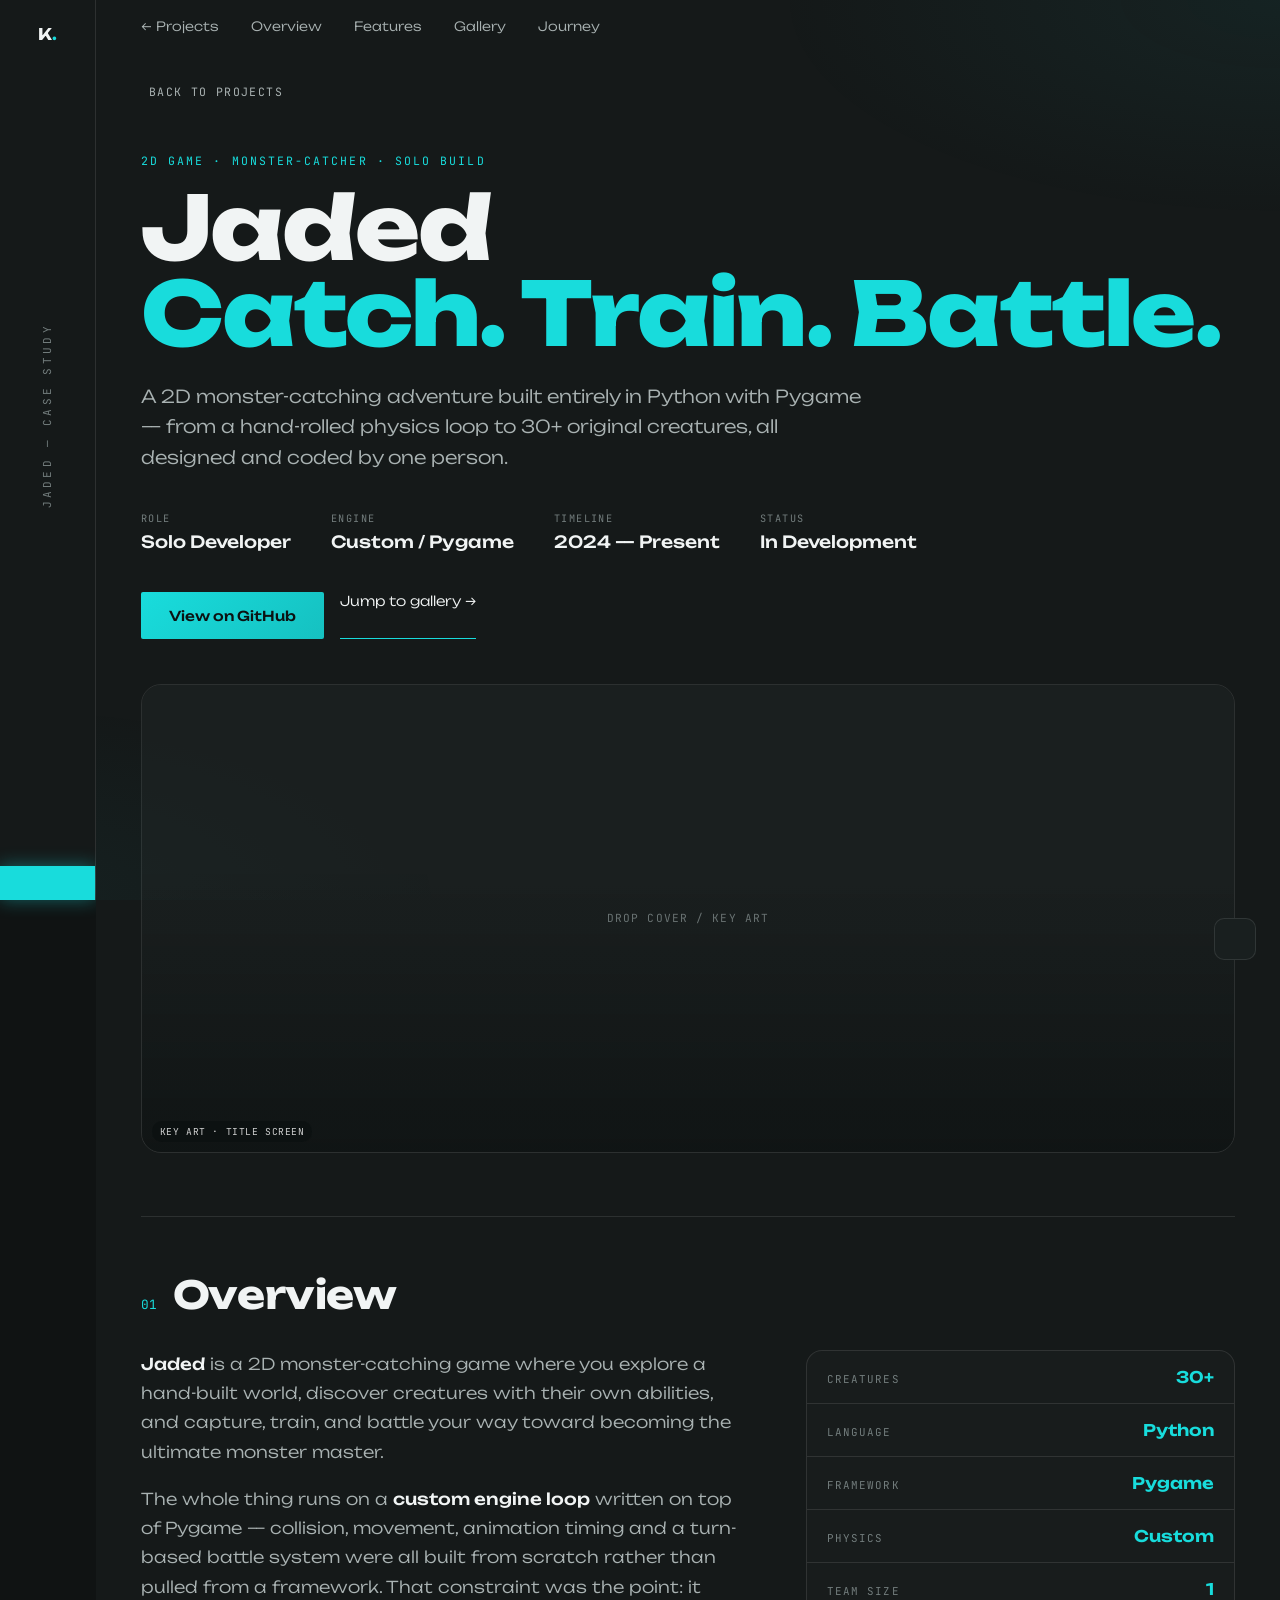
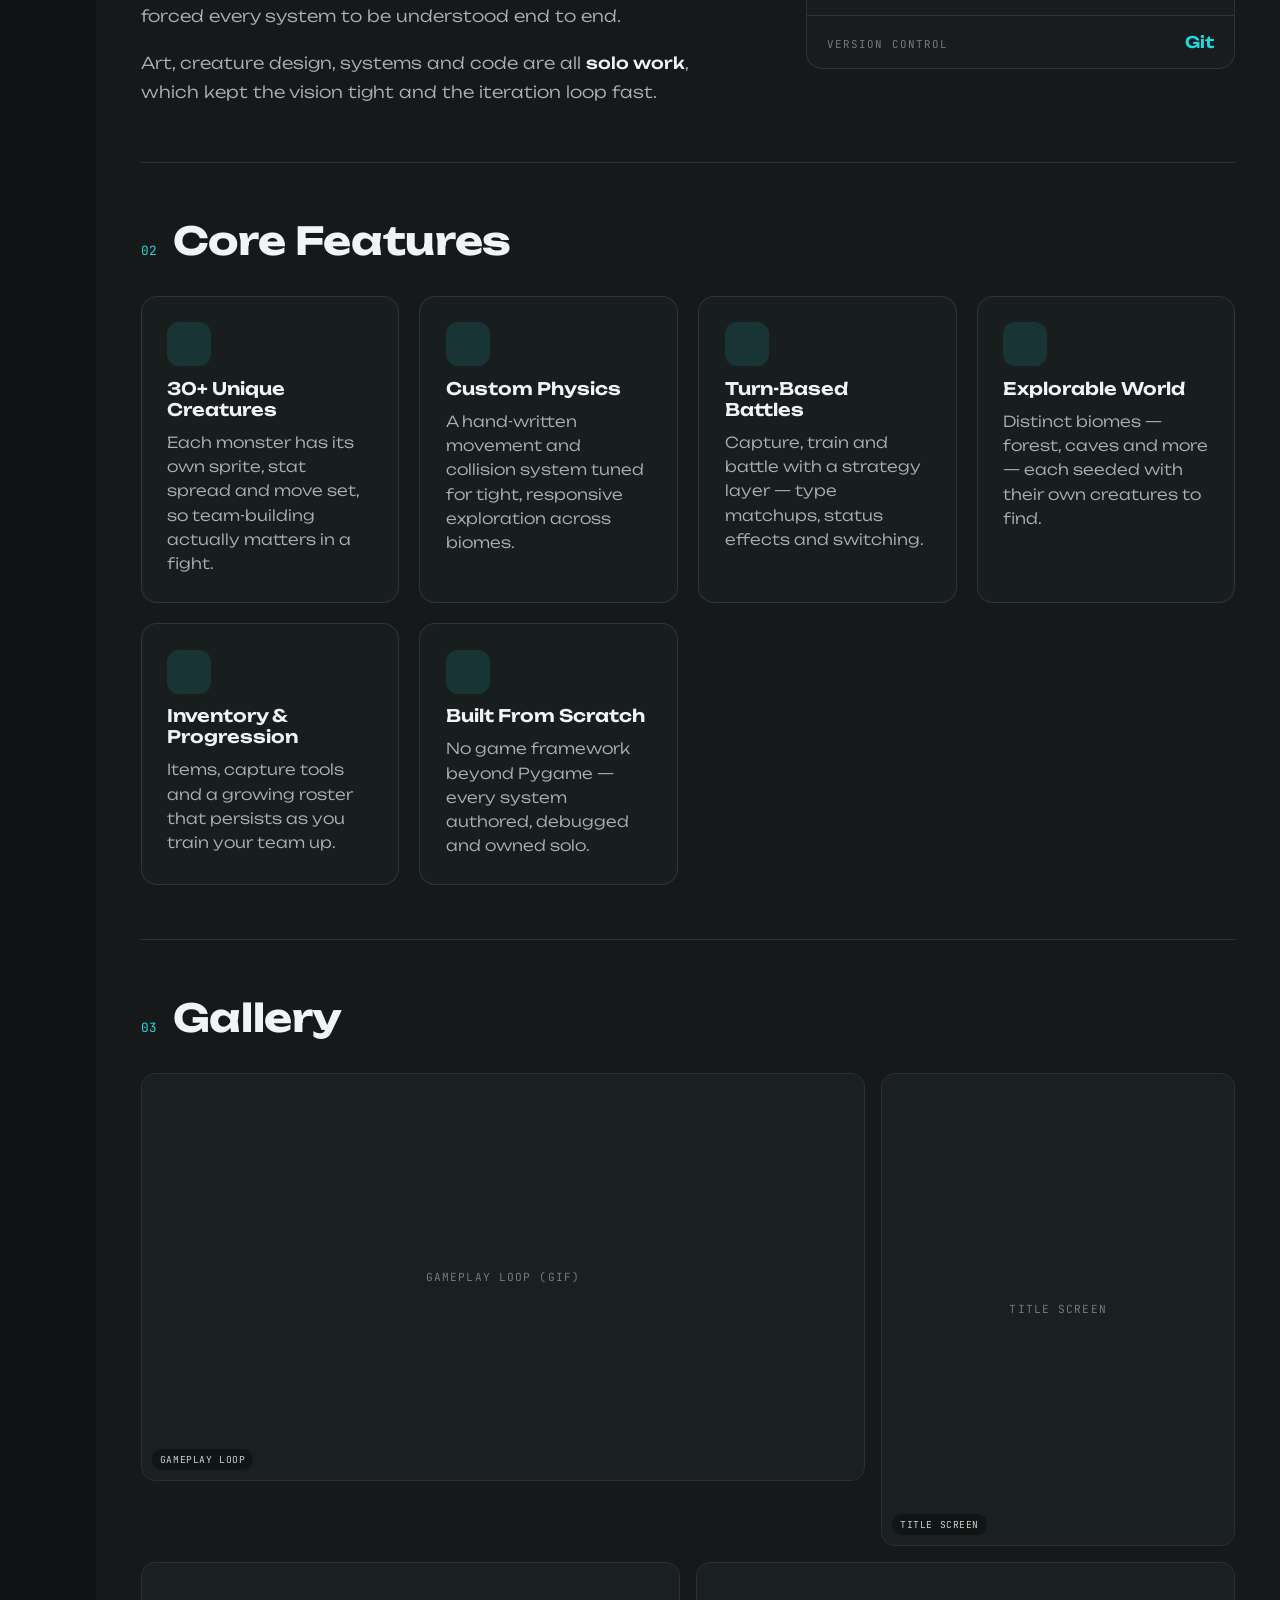
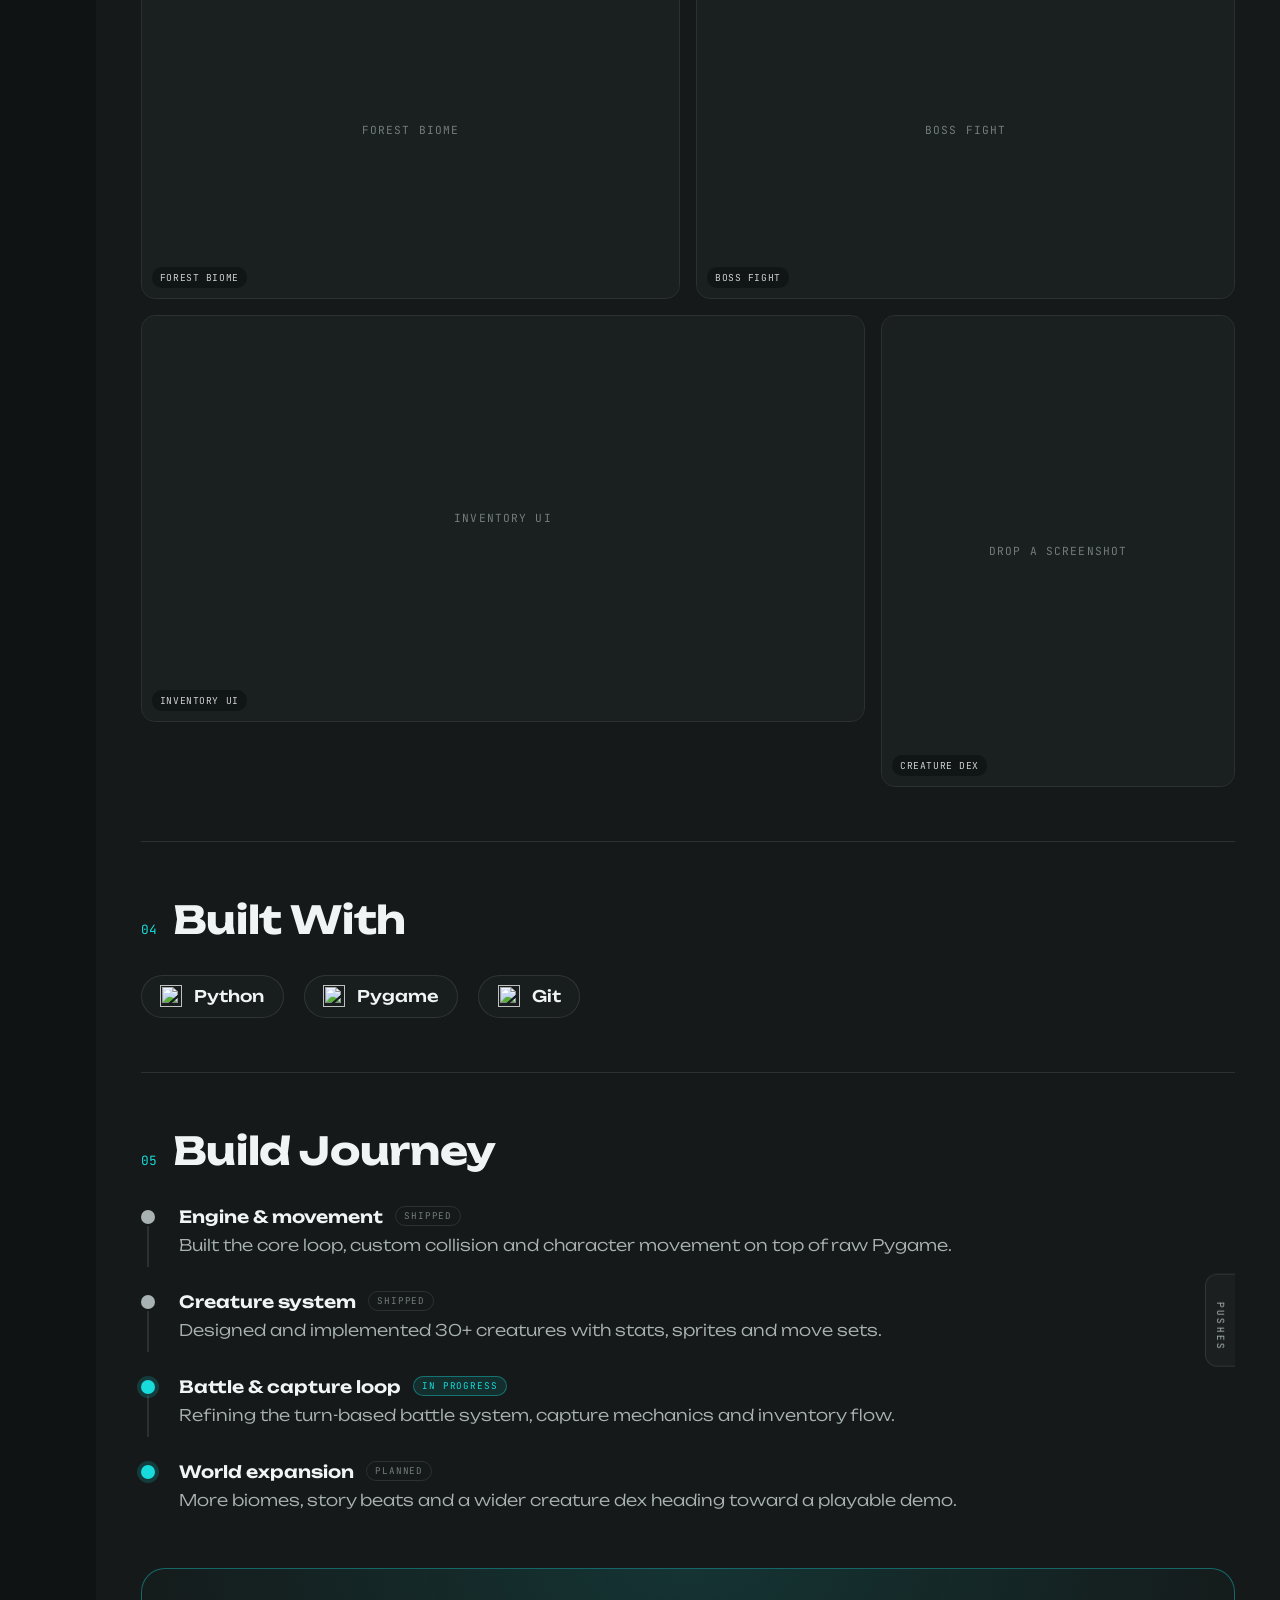
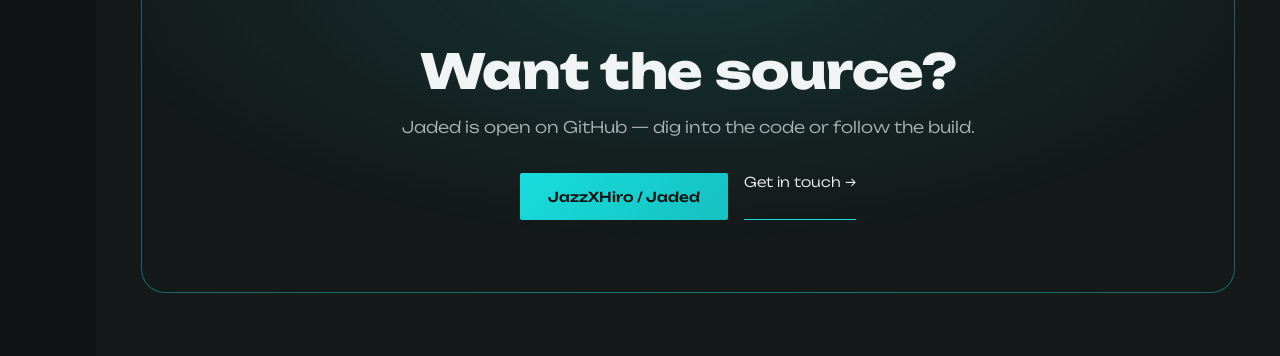
==== project-jaded.html @ 6cb4b712 "major ui overhaul" ====
<!DOCTYPE html>
<html lang="en">
<head>
  <meta charset="UTF-8">
  <meta name="viewport" content="width=device-width, initial-scale=1.0">
  <link rel="stylesheet" href="https://cdn.jsdelivr.net/npm/remixicon@4.6.0/fonts/remixicon.css">
  <link rel="stylesheet" href="css/styles.css">
  <title>Jaded — Case Study | Keerti Vardhan</title>
  <style>
    .pd{ max-width: var(--content-max); margin-inline: auto; padding-inline: var(--gutter); }
    .pd__back{
      display: inline-flex; align-items: center; gap: .5rem;
      font: 400 .72rem var(--mono-font); letter-spacing: .12em; text-transform: uppercase;
      color: var(--muted); margin-top: 1.5rem; transition: color .3s, gap .3s;
    }
    .pd__back:hover{ color: var(--cyan); gap: .8rem; }
    .pd__back i{ font-size: 1rem; }

    /* HERO */
    .pd-hero{ padding-block: clamp(2.5rem, 6vh, 4.5rem) clamp(2rem, 5vh, 3.5rem); position: relative; z-index: 1; }
    .pd-hero__tag{ font: 400 .72rem var(--mono-font); letter-spacing: .18em; color: var(--cyan); text-transform: uppercase; }
    .pd-hero__title{
      font-size: clamp(2.6rem, 7vw, 5.5rem); font-weight: 800; line-height: .98; margin-top: 1rem;
      letter-spacing: -.02em;
    }
    .pd-hero__title em{ color: var(--cyan); font-style: normal; }
    .pd-hero__lead{ color: var(--muted); font-size: clamp(1rem, 1.4vw, 1.18rem); line-height: 1.7; max-width: 46ch; margin-top: 1.5rem; font-weight: 300; }
    .pd-hero__meta{ display: flex; flex-wrap: wrap; gap: 2.5rem; margin-top: 2.5rem; }
    .pd-meta{ display: grid; gap: .35rem; }
    .pd-meta__k{ font: 400 .64rem var(--mono-font); letter-spacing: .14em; color: var(--dim); text-transform: uppercase; }
    .pd-meta__v{ font-size: 1.05rem; font-weight: 500; color: var(--ink); }
    .pd-hero__actions{ display: flex; flex-wrap: wrap; gap: 1rem; margin-top: 2.5rem; }

    /* COVER */
    .pd-cover{ position: relative; aspect-ratio: 21/9; border-radius: 20px; overflow: hidden; border: 1.5px solid var(--line); margin-bottom: clamp(3rem, 7vh, 5rem); }
    .pd-cover__scrim{ position: absolute; inset: 0; pointer-events: none; background: linear-gradient(180deg, transparent 40%, hsla(var(--hue),20%,4%,.55)); z-index: 2; transition: background .45s var(--ease-out); }
    .pd-cover .pd-fill img{ transition: transform .55s var(--ease-out); }
    .pd-cover:hover .pd-fill img{ transform: scale(1.06); }
    .pd-cover:hover .pd-cover__scrim{ background: linear-gradient(180deg, transparent 30%, hsla(var(--hue),20%,4%,.82)); }
    @media (prefers-reduced-motion: reduce){
      .pd-cover:hover .pd-fill img{ transform: none; }
    }

    /* IMAGE FILL + graceful placeholder (stands in for <image-slot>) */
    .pd-fill{ position: absolute; inset: 0; display: grid; place-items: center; background: hsla(var(--hue),8%,14%,.5); }
    .pd-fill::after{
      content: attr(data-ph); position: absolute; inset: 0; z-index: 0;
      display: grid; place-items: center; text-align: center; padding: 1rem;
      font: 400 .7rem var(--mono-font); letter-spacing: .1em; text-transform: uppercase; color: var(--dim);
    }
    .pd-fill img{ position: relative; z-index: 1; width: 100%; height: 100%; object-fit: cover; display: block; }

    /* SECTION shell */
    .pd-sec{ padding-block: clamp(2.5rem, 6vh, 4.5rem); border-top: 1px solid var(--line); }
    .pd-sec:first-of-type{ border-top: none; }

    /* OVERVIEW split */
    .pd-split{ display: grid; grid-template-columns: 1.4fr 1fr; gap: clamp(2rem, 5vw, 4.5rem); align-items: start; }
    .pd-prose p{ color: var(--muted); line-height: 1.8; font-weight: 300; font-size: 1.02rem; }
    .pd-prose p + p{ margin-top: 1.1rem; }
    .pd-prose b{ color: var(--ink); font-weight: 500; }
    .pd-facts{ display: grid; gap: 0; border: 1.5px solid var(--line); border-radius: 16px; overflow: hidden; background: hsla(var(--hue),8%,12%,.5); }
    .pd-fact{ display: flex; justify-content: space-between; align-items: baseline; gap: 1rem; padding: 1rem 1.25rem; border-bottom: 1px solid var(--line); }
    .pd-fact:last-child{ border-bottom: none; }
    .pd-fact__k{ font: 400 .68rem var(--mono-font); letter-spacing: .1em; color: var(--dim); text-transform: uppercase; }
    .pd-fact__v{ font-weight: 600; color: var(--cyan); text-align: right; }

    /* FEATURES */
    .pd-features{ display: grid; grid-template-columns: repeat(auto-fit, minmax(240px, 1fr)); gap: 1.25rem; margin-top: 2rem; }
    .pd-feature{
      background: hsla(var(--hue),8%,12%,.55); border: 1.5px solid var(--line); border-radius: 16px;
      padding: 1.6rem; display: grid; gap: .7rem; align-content: start; transition: border-color .3s, transform .3s, box-shadow .3s;
    }
    .pd-feature:hover{ border-color: var(--cyan-soft); transform: translateY(-4px); box-shadow: 0 14px 40px hsla(var(--hue),80%,48%,.12); }
    .pd-feature__ico{ width: 44px; height: 44px; border-radius: 12px; display: grid; place-items: center; background: hsla(var(--hue),80%,48%,.12); color: var(--cyan); font-size: 1.4rem; }
    .pd-feature__t{ font-size: 1.08rem; font-weight: 600; color: var(--ink); }
    .pd-feature__d{ color: var(--muted); line-height: 1.6; font-weight: 300; font-size: .95rem; }

    /* GALLERY */
    .pd-gallery{ display: grid; grid-template-columns: repeat(6, 1fr); gap: 1rem; margin-top: 2rem; }
    .pd-shot{ position: relative; border-radius: 14px; overflow: hidden; border: 1.5px solid var(--line); }
    .pd-shot--wide{ grid-column: span 4; aspect-ratio: 16/9; }
    .pd-shot--tall{ grid-column: span 2; aspect-ratio: 3/4; }
    .pd-shot--half{ grid-column: span 3; aspect-ratio: 16/10; }
    .pd-shot__cap{ position: absolute; left: 10px; bottom: 10px; z-index: 3; font: 400 .6rem var(--mono-font); letter-spacing: .06em; color: hsla(0,0%,100%,.8); background: hsla(var(--hue),17%,5%,.6); padding: 4px 8px; border-radius: 999px; backdrop-filter: blur(4px); pointer-events: none; }

    /* TECH */
    .pd-tech{ display: flex; flex-wrap: wrap; gap: 1.25rem; margin-top: 2rem; }
    .pd-tech__item{ display: flex; align-items: center; gap: .75rem; background: hsla(var(--hue),8%,12%,.55); border: 1.5px solid var(--line); border-radius: 999px; padding: .6rem 1.15rem; font-weight: 500; }
    .pd-tech__item img{ width: 22px; height: 22px; }

    /* ROADMAP */
    .pd-roadmap{ display: grid; gap: 0; margin-top: 2rem; }
    .pd-step{ display: grid; grid-template-columns: auto 1fr; gap: 1.5rem; padding-bottom: 2rem; position: relative; }
    .pd-step:last-child{ padding-bottom: 0; }
    .pd-step__dot{ position: relative; }
    .pd-step__dot::before{ content: ""; display: block; width: 14px; height: 14px; border-radius: 50%; background: var(--cyan); box-shadow: 0 0 0 4px hsla(var(--hue),80%,48%,.18); margin-top: 4px; }
    .pd-step:not(:last-child) .pd-step__dot::after{ content: ""; position: absolute; left: 6px; top: 20px; bottom: -8px; width: 2px; background: var(--line); }
    .pd-step--done .pd-step__dot::before{ background: var(--muted); box-shadow: none; }
    .pd-step__t{ font-weight: 600; font-size: 1.05rem; display: flex; align-items: center; gap: .75rem; }
    .pd-step__badge{ font: 400 .58rem var(--mono-font); letter-spacing: .1em; text-transform: uppercase; padding: 3px 8px; border-radius: 999px; border: 1px solid var(--line); color: var(--dim); }
    .pd-step--now .pd-step__badge{ color: var(--cyan); border-color: var(--cyan-soft); background: hsla(var(--hue),80%,48%,.1); }
    .pd-step__d{ color: var(--muted); line-height: 1.6; font-weight: 300; margin-top: .4rem; }

    /* CTA band */
    .pd-cta{ text-align: center; padding-block: clamp(3rem, 8vh, 6rem); border-radius: 24px; border: 1.5px solid var(--cyan-soft); background: radial-gradient(80% 120% at 50% 0%, hsla(var(--hue),80%,48%,.14), transparent 70%); margin-bottom: clamp(3rem,7vh,5rem); }
    .pd-cta h2{ font-size: clamp(1.8rem, 4vw, 3rem); font-weight: 800; letter-spacing: -.01em; }
    .pd-cta p{ color: var(--muted); margin-top: 1rem; font-weight: 300; }
    .pd-cta__row{ display: flex; flex-wrap: wrap; gap: 1rem; justify-content: center; margin-top: 2.25rem; }

    /* PUSHES — right-edge slide-out drawer, pinned to the Build Journey section */
    #build{ position: relative; }
    .pd-drawer{ position: absolute; top: 50%; right: 0; transform: translateY(-50%); z-index: 950; display: flex; align-items: center; justify-content: flex-end; pointer-events: auto; }
    .pd-drawer__handle{
      pointer-events: auto; cursor: pointer;
      display: flex; flex-direction: column; align-items: center; gap: .7rem;
      padding: .95rem .5rem; border: 1px solid var(--line); border-right: none;
      border-radius: 12px 0 0 12px; background: hsla(var(--hue),8%,12%,.9); backdrop-filter: blur(8px);
      color: var(--muted);
      transition: color .3s, border-color .3s, background .3s, padding-right .3s, box-shadow .3s;
    }
    .pd-drawer__handle i{ font-size: 1.1rem; color: var(--cyan); }
    .pd-drawer__handle span{ writing-mode: vertical-rl; font: 400 .62rem var(--mono-font); letter-spacing: .22em; text-transform: uppercase; }
    .pd-drawer:hover .pd-drawer__handle,
    .pd-drawer:focus-within .pd-drawer__handle{ color: var(--cyan); border-color: var(--cyan-soft); background: hsla(var(--hue),8%,14%,.95); padding-right: .8rem; box-shadow: 0 6px 24px hsla(var(--hue),80%,48%,.18); }
    .pd-drawer__panel{
      pointer-events: auto;
      position: absolute; right: 0; top: 50%;
      width: min(380px, 84vw); max-height: 82vh; overflow: hidden;
      display: flex; flex-direction: column;
      border: 1.5px solid var(--line); border-right: none; border-radius: 20px 0 0 20px;
      background: hsla(var(--hue),8%,10%,.96); backdrop-filter: blur(14px);
      box-shadow: -24px 0 60px hsla(var(--hue),20%,3%,.5);
      transform: translate(101%, -50%); opacity: 0; visibility: hidden;
      transition: transform .45s var(--ease-out), opacity .35s, visibility .45s;
    }
    .pd-drawer.is-open .pd-drawer__panel{ transform: translate(0, -50%); opacity: 1; visibility: visible; }
    .pd-drawer.is-open .pd-drawer__handle{ opacity: 0; pointer-events: none; }
    .pd-commits{ overflow-y: auto; }
    @media (max-width: 700px){ .pd-drawer{ display: none; } }

    .pd-pushes__bar{ display: flex; align-items: center; gap: .6rem; padding: .85rem 1.15rem; border-bottom: 1px solid var(--line); background: hsla(var(--hue),8%,14%,.7); }
    .pd-pushes__dots{ display: flex; gap: 6px; }
    .pd-pushes__dots i{ width: 11px; height: 11px; border-radius: 50%; display: block; }
    .pd-pushes__repo{ font: 400 .72rem var(--mono-font); letter-spacing: .04em; color: var(--muted); display: flex; align-items: center; gap: .5rem; }
    .pd-pushes__repo i{ font-size: .95rem; color: var(--cyan); }
    .pd-pushes__live{ margin-left: auto; display: inline-flex; align-items: center; gap: .45rem; font: 400 .6rem var(--mono-font); letter-spacing: .12em; text-transform: uppercase; color: var(--dim); }
    .pd-pushes__live::before{ content: ""; width: 7px; height: 7px; border-radius: 50%; background: var(--dim); }
    .pd-pushes__live.is-live{ color: var(--cyan); }
    .pd-pushes__live.is-live::before{ background: var(--cyan); box-shadow: 0 0 0 3px hsla(var(--hue),80%,48%,.2); animation: pdPulse 1.8s ease-in-out infinite; }
    @keyframes pdPulse{ 0%,100%{ opacity: 1; } 50%{ opacity: .35; } }
    .pd-commits{ display: grid; }
    .pd-commit{ display: grid; grid-template-columns: auto 1fr auto; gap: 1rem; align-items: start; padding: 1rem 1.15rem; border-bottom: 1px solid var(--line); transition: background .25s; }
    .pd-commit:last-child{ border-bottom: none; }
    .pd-commit:hover{ background: hsla(var(--hue),80%,48%,.05); }
    .pd-commit__ico{ width: 30px; height: 30px; border-radius: 8px; display: grid; place-items: center; background: hsla(var(--hue),80%,48%,.12); color: var(--cyan); font-size: .95rem; margin-top: 2px; }
    .pd-commit__msg{ font-size: .95rem; font-weight: 400; color: var(--ink); line-height: 1.4; }
    .pd-commit__meta{ margin-top: .3rem; font: 400 .68rem var(--mono-font); color: var(--dim); display: flex; flex-wrap: wrap; gap: .75rem; }
    .pd-commit__meta a{ color: var(--muted); }
    .pd-commit__meta a:hover{ color: var(--cyan); }
    .pd-commit__sha{ font: 400 .7rem var(--mono-font); color: var(--cyan); background: hsla(var(--hue),80%,48%,.1); padding: 3px 8px; border-radius: 6px; white-space: nowrap; align-self: start; margin-top: 2px; }
    .pd-pushes__foot{ padding: .85rem 1.15rem; text-align: center; }
    .pd-pushes__foot a{ font: 400 .72rem var(--mono-font); letter-spacing: .06em; color: var(--muted); }
    .pd-pushes__foot a:hover{ color: var(--cyan); }
    .pd-commit--skel .pd-commit__msg,
    .pd-commit--skel .pd-commit__sha{ color: transparent; background: linear-gradient(90deg, hsla(var(--hue),8%,20%,.5), hsla(var(--hue),8%,28%,.7), hsla(var(--hue),8%,20%,.5)); background-size: 200% 100%; border-radius: 6px; animation: pdShimmer 1.3s linear infinite; }
    .pd-commit--skel .pd-commit__msg{ height: .95rem; width: 70%; }
    @keyframes pdShimmer{ 0%{ background-position: 200% 0; } 100%{ background-position: -200% 0; } }

    .pd-title-row{ display: flex; align-items: baseline; gap: 1rem; }
    .pd-num{ font: 400 .8rem var(--mono-font); color: var(--cyan); }
    .pd-h{ font-size: clamp(1.6rem, 3.5vw, 2.4rem); font-weight: 700; letter-spacing: -.01em; }
    /* Match the main page: a cyan section rule that draws itself out from the
       left as it scrolls into view. */
    .pd-rule{
      flex: 1; height: 1px;
      background: linear-gradient(90deg, var(--cyan-soft), var(--line) 45%, transparent);
      transform-origin: left center;
      transition: transform .8s var(--ease-out);
    }
    .js-reveal .pd-rule{ transform: scaleX(0); }
    .js-reveal .pd-rule.is-visible{ transform: scaleX(1); }
    @media (prefers-reduced-motion: reduce){
      .js-reveal .pd-rule{ transform: none !important; transition: none !important; }
    }

    @media (max-width: 900px){
      .pd-split{ grid-template-columns: 1fr; }
      .pd-gallery{ grid-template-columns: 1fr 1fr; }
      .pd-shot--wide, .pd-shot--tall, .pd-shot--half{ grid-column: span 2; aspect-ratio: 16/10; }
    }
    @media (max-width: 560px){
      .pd-gallery{ grid-template-columns: 1fr; }
      .pd-shot--wide, .pd-shot--tall, .pd-shot--half{ grid-column: span 1; }
    }
  </style>
  <script>
    /* Match the main page: hold reveal targets until reveal.js can hide them
       (this page has no reveal.js, so just fail open immediately). */
    document.documentElement.classList.add('js-reveal');
    setTimeout(function () {
      document.documentElement.classList.add('reveal-ready');
    }, 1500);

    /* Draw the section rules out from the left when they enter the viewport,
       replaying each time they come back — same feel as the main page. */
    document.addEventListener('DOMContentLoaded', function () {
      var rules = document.querySelectorAll('.pd-rule');
      if (!('IntersectionObserver' in window) || !rules.length) {
        rules.forEach(function (el) { el.classList.add('is-visible'); });
        return;
      }
      var io = new IntersectionObserver(function (entries) {
        entries.forEach(function (entry) {
          entry.target.classList.toggle('is-visible', entry.isIntersecting);
        });
      }, { threshold: 0.6 });
      rules.forEach(function (el) { io.observe(el); });
    });
  </script>
</head>
<body>
  <div class="layout">
    <aside class="rail">
      <a href="index.html#home" class="rail__logo">K<span>.</span></a>
      <span class="rail__label">JADED — CASE STUDY</span>
      <div class="rail__social">
        <a href="https://github.com/JazzXHiro/Jaded" target="_blank" aria-label="GitHub"><i class="ri-github-fill"></i></a>
        <a href="https://www.linkedin.com/in/keerti-vardhan-475423299/" target="_blank" aria-label="LinkedIn"><i class="ri-linkedin-box-fill"></i></a>
      </div>
      <span class="rail__accent" aria-hidden="true"></span>
    </aside>

    <main class="main">
      <header class="topbar" id="topbar">
        <nav class="nav">
          <a href="index.html#projects">← Projects</a>
          <a href="#overview">Overview</a>
          <a href="#features">Features</a>
          <a href="#gallery">Gallery</a>
          <a href="#build">Journey</a>
        </nav>
      </header>

      <div class="pd">
        <a href="index.html#projects" class="pd__back"><i class="ri-arrow-left-line"></i>Back to projects</a>

        <!-- HERO -->
        <section class="pd-hero">
          <p class="pd-hero__tag">2D GAME · MONSTER-CATCHER · SOLO BUILD</p>
          <h1 class="pd-hero__title">Jaded<br><em>Catch. Train. Battle.</em></h1>
          <p class="pd-hero__lead">A 2D monster-catching adventure built entirely in Python with Pygame — from a hand-rolled physics loop to 30+ original creatures, all designed and coded by one person.</p>
          <div class="pd-hero__meta">
            <div class="pd-meta"><span class="pd-meta__k">Role</span><span class="pd-meta__v">Solo Developer</span></div>
            <div class="pd-meta"><span class="pd-meta__k">Engine</span><span class="pd-meta__v">Custom / Pygame</span></div>
            <div class="pd-meta"><span class="pd-meta__k">Timeline</span><span class="pd-meta__v">2024 — Present</span></div>
            <div class="pd-meta"><span class="pd-meta__k">Status</span><span class="pd-meta__v">In Development</span></div>
          </div>
          <div class="pd-hero__actions">
            <a href="https://github.com/JazzXHiro/Jaded" target="_blank" class="btn">View on GitHub</a>
            <a href="#gallery" class="textlink">Jump to gallery →</a>
          </div>
        </section>

        <!-- COVER -->
        <div class="pd-cover">
          <div class="pd-cover__scrim"></div>
          <div class="pd-fill" data-ph="Drop cover / key art">
            <img src="img/project-1.jpg" alt="Jaded key art" onerror="this.remove()">
          </div>
          <span class="pd-shot__cap">KEY ART · TITLE SCREEN</span>
        </div>

        <!-- OVERVIEW -->
        <section class="pd-sec" id="overview">
          <div class="pd-title-row"><span class="pd-num">01</span><h2 class="pd-h">Overview</h2><span class="pd-rule"></span></div>
          <div class="pd-split" style="margin-top:2rem">
            <div class="pd-prose">
              <p><b>Jaded</b> is a 2D monster-catching game where you explore a hand-built world, discover creatures with their own abilities, and capture, train, and battle your way toward becoming the ultimate monster master.</p>
              <p>The whole thing runs on a <b>custom engine loop</b> written on top of Pygame — collision, movement, animation timing and a turn-based battle system were all built from scratch rather than pulled from a framework. That constraint was the point: it forced every system to be understood end to end.</p>
              <p>Art, creature design, systems and code are all <b>solo work</b>, which kept the vision tight and the iteration loop fast.</p>
            </div>
            <div class="pd-facts">
              <div class="pd-fact"><span class="pd-fact__k">Creatures</span><span class="pd-fact__v">30+</span></div>
              <div class="pd-fact"><span class="pd-fact__k">Language</span><span class="pd-fact__v">Python</span></div>
              <div class="pd-fact"><span class="pd-fact__k">Framework</span><span class="pd-fact__v">Pygame</span></div>
              <div class="pd-fact"><span class="pd-fact__k">Physics</span><span class="pd-fact__v">Custom</span></div>
              <div class="pd-fact"><span class="pd-fact__k">Team size</span><span class="pd-fact__v">1</span></div>
              <div class="pd-fact"><span class="pd-fact__k">Version control</span><span class="pd-fact__v">Git</span></div>
            </div>
          </div>
        </section>

        <!-- FEATURES -->
        <section class="pd-sec" id="features">
          <div class="pd-title-row"><span class="pd-num">02</span><h2 class="pd-h">Core Features</h2><span class="pd-rule"></span></div>
          <div class="pd-features">
            <div class="pd-feature">
              <span class="pd-feature__ico"><i class="ri-ghost-2-line"></i></span>
              <h3 class="pd-feature__t">30+ Unique Creatures</h3>
              <p class="pd-feature__d">Each monster has its own sprite, stat spread and move set, so team-building actually matters in a fight.</p>
            </div>
            <div class="pd-feature">
              <span class="pd-feature__ico"><i class="ri-compasses-2-line"></i></span>
              <h3 class="pd-feature__t">Custom Physics</h3>
              <p class="pd-feature__d">A hand-written movement and collision system tuned for tight, responsive exploration across biomes.</p>
            </div>
            <div class="pd-feature">
              <span class="pd-feature__ico"><i class="ri-sword-line"></i></span>
              <h3 class="pd-feature__t">Turn-Based Battles</h3>
              <p class="pd-feature__d">Capture, train and battle with a strategy layer — type matchups, status effects and switching.</p>
            </div>
            <div class="pd-feature">
              <span class="pd-feature__ico"><i class="ri-map-2-line"></i></span>
              <h3 class="pd-feature__t">Explorable World</h3>
              <p class="pd-feature__d">Distinct biomes — forest, caves and more — each seeded with their own creatures to find.</p>
            </div>
            <div class="pd-feature">
              <span class="pd-feature__ico"><i class="ri-archive-2-line"></i></span>
              <h3 class="pd-feature__t">Inventory &amp; Progression</h3>
              <p class="pd-feature__d">Items, capture tools and a growing roster that persists as you train your team up.</p>
            </div>
            <div class="pd-feature">
              <span class="pd-feature__ico"><i class="ri-code-s-slash-line"></i></span>
              <h3 class="pd-feature__t">Built From Scratch</h3>
              <p class="pd-feature__d">No game framework beyond Pygame — every system authored, debugged and owned solo.</p>
            </div>
          </div>
        </section>

        <!-- GALLERY -->
        <section class="pd-sec" id="gallery">
          <div class="pd-title-row"><span class="pd-num">03</span><h2 class="pd-h">Gallery</h2><span class="pd-rule"></span></div>
          <div class="pd-gallery">
            <div class="pd-shot pd-shot--wide">
              <div class="pd-fill" data-ph="Gameplay loop (gif)"><img src="img/jaded/gameplay.gif" alt="Gameplay loop" onerror="this.remove()"></div>
              <span class="pd-shot__cap">GAMEPLAY LOOP</span>
            </div>
            <div class="pd-shot pd-shot--tall">
              <div class="pd-fill" data-ph="Title screen"><img src="img/jaded/title.png" alt="Title screen" onerror="this.remove()"></div>
              <span class="pd-shot__cap">TITLE SCREEN</span>
            </div>
            <div class="pd-shot pd-shot--half">
              <div class="pd-fill" data-ph="Forest biome"><img src="img/jaded/forest.png" alt="Forest biome" onerror="this.remove()"></div>
              <span class="pd-shot__cap">FOREST BIOME</span>
            </div>
            <div class="pd-shot pd-shot--half">
              <div class="pd-fill" data-ph="Boss fight"><img src="img/jaded/boss.png" alt="Boss fight" onerror="this.remove()"></div>
              <span class="pd-shot__cap">BOSS FIGHT</span>
            </div>
            <div class="pd-shot pd-shot--wide">
              <div class="pd-fill" data-ph="Inventory UI"><img src="img/jaded/inventory.png" alt="Inventory UI" onerror="this.remove()"></div>
              <span class="pd-shot__cap">INVENTORY UI</span>
            </div>
            <div class="pd-shot pd-shot--tall">
              <div class="pd-fill" data-ph="Drop a screenshot"></div>
              <span class="pd-shot__cap">CREATURE DEX</span>
            </div>
          </div>
        </section>

        <!-- TECH -->
        <section class="pd-sec">
          <div class="pd-title-row"><span class="pd-num">04</span><h2 class="pd-h">Built With</h2><span class="pd-rule"></span></div>
          <div class="pd-tech">
            <span class="pd-tech__item"><img src="https://cdn.jsdelivr.net/gh/devicons/devicon/icons/python/python-original.svg" alt="">Python</span>
            <span class="pd-tech__item"><img src="img/pygame.png" alt="">Pygame</span>
            <span class="pd-tech__item"><img src="https://cdn.jsdelivr.net/gh/devicons/devicon/icons/git/git-original.svg" alt="">Git</span>
          </div>
        </section>

        <!-- BUILD / ROADMAP -->
        <section class="pd-sec" id="build">
          <div class="pd-title-row"><span class="pd-num">05</span><h2 class="pd-h">Build Journey</h2><span class="pd-rule"></span></div>
          <div class="pd-roadmap">
            <div class="pd-step pd-step--done">
              <div class="pd-step__dot"></div>
              <div>
                <div class="pd-step__t">Engine &amp; movement <span class="pd-step__badge">shipped</span></div>
                <p class="pd-step__d">Built the core loop, custom collision and character movement on top of raw Pygame.</p>
              </div>
            </div>
            <div class="pd-step pd-step--done">
              <div class="pd-step__dot"></div>
              <div>
                <div class="pd-step__t">Creature system <span class="pd-step__badge">shipped</span></div>
                <p class="pd-step__d">Designed and implemented 30+ creatures with stats, sprites and move sets.</p>
              </div>
            </div>
            <div class="pd-step pd-step--now">
              <div class="pd-step__dot"></div>
              <div>
                <div class="pd-step__t">Battle &amp; capture loop <span class="pd-step__badge">in progress</span></div>
                <p class="pd-step__d">Refining the turn-based battle system, capture mechanics and inventory flow.</p>
              </div>
            </div>
            <div class="pd-step">
              <div class="pd-step__dot"></div>
              <div>
                <div class="pd-step__t">World expansion <span class="pd-step__badge">planned</span></div>
                <p class="pd-step__d">More biomes, story beats and a wider creature dex heading toward a playable demo.</p>
              </div>
            </div>
          </div>

          <!-- RECENT PUSHES — hover drawer, pinned to this section's right edge -->
          <div class="pd-drawer" id="pushes-drawer" tabindex="0">
            <div class="pd-drawer__panel">
              <div class="pd-pushes__bar">
                <span class="pd-pushes__dots"><i style="background:#ff5f57"></i><i style="background:#febc2e"></i><i style="background:#28c840"></i></span>
                <span class="pd-pushes__repo"><i class="ri-git-branch-line"></i>Jade · main</span>
                <span class="pd-pushes__live" id="pushes-live">connecting</span>
              </div>
              <div class="pd-commits" id="pushes-list"></div>
              <div class="pd-pushes__foot"><a href="https://github.com/JazzXHiro/Jade/commits" target="_blank">View full commit history →</a></div>
            </div>
            <div class="pd-drawer__handle"><i class="ri-git-commit-line"></i><span>Pushes</span></div>
          </div>
        </section>

        <!-- CTA -->
        <section class="pd-cta">
          <h2>Want the source?</h2>
          <p>Jaded is open on GitHub — dig into the code or follow the build.</p>
          <div class="pd-cta__row">
            <a href="https://github.com/JazzXHiro/Jaded" target="_blank" class="btn">JazzXHiro / Jaded</a>
            <a href="index.html#contact" class="textlink">Get in touch →</a>
          </div>
        </section>
      </div>
    </main>
  </div>

  <div class="progress" id="progress" aria-hidden="true"></div>
  <a href="#topbar" class="scrollup" id="scrollup" aria-label="Back to top"><i class="ri-arrow-up-line"></i></a>

  <script>
    document.addEventListener('DOMContentLoaded', function () {
      /* =============== topbar height + scroll state =============== */
      const topbar = document.getElementById('topbar');
      const scrollup = document.getElementById('scrollup');
      const progress = document.getElementById('progress');
      if (topbar) {
        document.documentElement.style.setProperty('--topbar-h',
          Math.round(topbar.getBoundingClientRect().height) + 'px');
      }

      const links = [...document.querySelectorAll('.nav a[href^="#"]')];
      const sections = links.map(a => document.querySelector(a.getAttribute('href')));

      let queued = false;
      const onScroll = () => {
        if (queued) return;
        queued = true;
        requestAnimationFrame(() => {
          queued = false;
          const y = window.scrollY;
          const vh = window.innerHeight;
          const docH = document.documentElement.scrollHeight;
          if (topbar) topbar.classList.toggle('scrolled', y > 20);
          if (scrollup) scrollup.classList.toggle('show', y > 350);
          const max = docH - vh;
          if (progress) progress.style.transform = `scaleX(${max > 0 ? Math.min(y / max, 1) : 0})`;
          let current = -1;
          sections.forEach((sec, i) => { if (sec && y + 120 >= sec.offsetTop) current = i; });
          links.forEach((l, i) => l.classList.toggle('active', i === current));
        });
      };
      window.addEventListener('scroll', onScroll, { passive: true });
      onScroll();

      /* =============== recent pushes (GitHub) =============== */
      initPushes();
      initPushesDrawer();
    });

    function initPushesDrawer() {
      const drawer = document.getElementById('pushes-drawer');
      if (!drawer) return;
      let closeTimer;
      const open = () => { clearTimeout(closeTimer); drawer.classList.add('is-open'); };
      const close = () => { clearTimeout(closeTimer); closeTimer = setTimeout(() => drawer.classList.remove('is-open'), 180); };
      // mouseenter/leave account for descendants, so moving onto the panel keeps it open;
      // the 180ms grace delay absorbs any transient gap while the panel slides, killing flicker.
      drawer.addEventListener('mouseenter', open);
      drawer.addEventListener('mouseleave', close);
      drawer.addEventListener('focusin', open);
      drawer.addEventListener('focusout', close);
    }

    function initPushes() {
      const list = document.getElementById('pushes-list');
      const live = document.getElementById('pushes-live');
      if (!list) return;

      const esc = (s) => (s || '').replace(/[&<>"]/g, c => ({ '&': '&amp;', '<': '&lt;', '>': '&gt;', '"': '&quot;' }[c]));

      const ago = (date) => {
        const s = Math.max(0, (Date.now() - date.getTime()) / 1000);
        const u = [['yr', 31536000], ['mo', 2592000], ['wk', 604800], ['d', 86400], ['h', 3600], ['m', 60]];
        for (const [label, secs] of u) {
          const n = Math.floor(s / secs);
          if (n >= 1) return n + label + ' ago';
        }
        return 'just now';
      };

      const skeleton = () => {
        list.innerHTML = Array.from({ length: 4 }, () => `
          <div class="pd-commit pd-commit--skel">
            <span class="pd-commit__ico"><i class="ri-git-commit-line"></i></span>
            <div><div class="pd-commit__msg">loading</div><div class="pd-commit__meta">&nbsp;</div></div>
            <span class="pd-commit__sha">0000000</span>
          </div>`).join('');
      };

      const render = (commits) => {
        list.innerHTML = commits.map(c => `
          <div class="pd-commit">
            <span class="pd-commit__ico"><i class="ri-git-commit-line"></i></span>
            <div>
              <div class="pd-commit__msg">${esc(c.message)}</div>
              <div class="pd-commit__meta">
                <span><i class="ri-user-line"></i> ${esc(c.author)}</span>
                <span>${esc(c.when)}</span>
              </div>
            </div>
            ${c.url
              ? `<a class="pd-commit__sha" href="${esc(c.url)}" target="_blank" rel="noopener">${esc(c.sha)}</a>`
              : `<span class="pd-commit__sha">${esc(c.sha)}</span>`}
          </div>`).join('');
      };

      const errorState = () => {
        list.innerHTML = `
          <div class="pd-commit pd-commit--empty">
            <span class="pd-commit__ico"><i class="ri-cloud-off-line"></i></span>
            <div>
              <div class="pd-commit__msg">Couldn't reach GitHub right now</div>
              <div class="pd-commit__meta"><a href="https://github.com/JazzXHiro/Jade/commits" target="_blank" rel="noopener">Open the repo →</a></div>
            </div>
          </div>`;
      };

      skeleton();

      fetch('https://api.github.com/repos/JazzXHiro/Jade/commits?per_page=5', {
        headers: { Accept: 'application/vnd.github+json' },
      })
        .then(r => { if (!r.ok) throw new Error(r.status); return r.json(); })
        .then(data => {
          if (!Array.isArray(data) || !data.length) throw new Error('empty');
          const commits = data.map(item => ({
            message: (item.commit.message || '').split('\n')[0],
            author: (item.commit.author && item.commit.author.name) || (item.author && item.author.login) || 'unknown',
            when: item.commit.author && item.commit.author.date ? ago(new Date(item.commit.author.date)) : '',
            sha: (item.sha || '').slice(0, 7),
            url: item.html_url,
          }));
          render(commits);
          if (live) { live.textContent = 'live'; live.classList.add('is-live'); }
        })
        .catch(() => {
          errorState();
          if (live) { live.textContent = 'offline'; }
        });
    }
  </script>
</body>
</html>
---- css/styles.css ----
/*=============== FONTS ===============*/
@import url("https://fonts.googleapis.com/css2?family=Unbounded:wght@200..900&family=JetBrains+Mono:wght@400;500;700&display=swap");

/*=============== VARIABLES ===============*/
:root{
  --hue: 180;
  --cyan: hsl(var(--hue), 80%, 48%);
  --cyan-soft: hsla(var(--hue), 80%, 48%, .4);
  --bg: hsl(var(--hue), 8%, 8%);
  --surface: hsl(var(--hue), 8%, 9%);
  --card: hsl(var(--hue), 10%, 11%);
  --line: hsla(0, 0%, 100%, .1);
  --ink: hsl(var(--hue), 12%, 95%);
  --muted: hsl(var(--hue), 6%, 68%);
  --dim: hsl(var(--hue), 4%, 47%);
  --body-font: "Unbounded", system-ui, sans-serif;
  --mono-font: "JetBrains Mono", monospace;
  --rail-width: 96px;
  --topbar-h: 64px;
  --ease-out: cubic-bezier(.22, 1, .36, 1);

  /* One spacing scale for the whole page. Sections are sized by their content
     plus this padding — never by the viewport — so a short section can't strand
     a screenful of empty space on a tall monitor. */
  --gutter: clamp(1.5rem, 3.5vw, 4rem);
  --section-pad: clamp(3.25rem, 8vh, 6rem);
  /* In rem, not px, so it tracks the root font-size bump on wide monitors —
     otherwise a true 1920px viewport strands ~600px of dead space on the right. */
  --content-max: 77.5rem;
  --panel-max: 27.5rem;

  /* aliases so the ported carousel modal keeps working with the new palette */
  --first-color: var(--cyan);
  --white-color: var(--ink);
  --gray-color: var(--muted);
  --body-color: var(--bg);
  --black-color: hsl(var(--hue), 20%, 6%);
  --line-color: var(--line);
}

/*=============== BASE ===============*/
*{ box-sizing: border-box; margin: 0; padding: 0; }
html{ scroll-behavior: smooth; scroll-padding-top: var(--topbar-h); }
body{
  font-family: var(--body-font);
  font-weight: 300;
  background: var(--surface);
  color: var(--ink);
}
a{ text-decoration: none; color: var(--cyan); }
a:hover{ color: hsl(var(--hue), 85%, 65%); }
ul{ list-style: none; }
img{ display: block; max-width: 100%; }
h1,h2,h3{ font-weight: 600; }
button, input, textarea{ font-family: var(--body-font); }

/*=============== SCROLLBAR ===============*/
/* Firefox only gets width + colours; the WebKit rules below carry the rest. */
*{ scrollbar-width: thin; scrollbar-color: var(--cyan-soft) transparent; }

::-webkit-scrollbar{ width: 8px; height: 8px; }
::-webkit-scrollbar-track{
  background: hsla(var(--hue), 10%, 100%, .04);
  border-radius: 99px;
}
::-webkit-scrollbar-thumb{
  background: linear-gradient(hsla(var(--hue), 80%, 48%, .55), hsla(var(--hue), 80%, 40%, .35));
  border-radius: 99px;
  /* Inset the thumb inside the track without changing the gutter width. */
  border: 2px solid transparent;
  background-clip: padding-box;
  transition: background .3s;
}
::-webkit-scrollbar-thumb:hover{
  background: linear-gradient(var(--cyan), hsl(var(--hue), 80%, 38%));
  background-clip: padding-box;
}
::-webkit-scrollbar-corner{ background: transparent; }

/*=============== LAYOUT ===============*/
.layout{
  display: grid;
  grid-template-columns: var(--rail-width) minmax(0, 1fr);
  min-height: 100vh;
  background: hsl(var(--hue), 8%, 7%);
}

/*=============== RAIL ===============*/
.rail{
  position: sticky;
  top: 0;
  height: 100vh;
  border-right: 1px solid var(--line);
  display: flex;
  flex-direction: column;
  justify-content: space-between;
  align-items: center;
  padding-top: 1.5rem;
  padding-bottom: 3.5rem;
  background: var(--surface);
}
.rail__logo{ font-weight: 700; color: var(--ink); font-size: 1rem; }
.rail__logo span{ color: var(--cyan); }
.rail__label{
  writing-mode: vertical-rl;
  transform: rotate(180deg);
  font: 400 .688rem/1 var(--mono-font);
  letter-spacing: .3em;
  color: var(--dim);
}
.rail__social{ display: flex; flex-direction: column; gap: .9rem; align-items: center; }
.rail__accent{
  position: absolute;
  left: 0;
  right: 0;
  bottom: 0;
  height: 34px;
  background: var(--cyan);
  border-radius: 0;
  box-shadow: 0 0 18px var(--cyan-soft);
}
.rail__social a{ color: var(--dim); font-size: 1.05rem; transition: color .3s; }
.rail__social a:hover{ color: var(--cyan); }

/*=============== MAIN COLUMN ===============*/
/* clip, not hidden: hidden would make this a scroll container and break the
   sticky topbar inside it. The right-edge panels (.hero__right,
   .about__img-wrap) sit in a 38px-offset hidden state whenever their reveal is
   re-armed, which otherwise widens the page and puts a scrollbar along the
   bottom for the whole time you are reading further down. */
.main{ background: var(--surface); overflow-x: clip; }
.nav{
  display: flex;
  gap: 2rem;
  font-size: .8rem;
  color: var(--muted);
}
/* Transparent underline reserved on every link so the active state never nudges the row */
.nav a{ position: relative; color: var(--muted); transition: color .3s; border-bottom: 2px solid transparent; padding-bottom: 6px; }
/* Underline wipes in from the left edge to the right on hover */
.nav a::after{
  content: "";
  position: absolute;
  left: 0;
  bottom: -2px;
  width: 100%;
  height: 2px;
  background: var(--cyan);
  transform: scaleX(0);
  transform-origin: left;
  transition: transform .3s ease;
}
.nav a:hover{ color: var(--cyan); }
.nav a:hover::after{ transform: scaleX(1); }
.nav a.active{ color: var(--cyan); }
.nav a.active::after{ transform: scaleX(1); }

/* Sticky top navigation bar — stays pinned across the whole page */
.topbar{
  position: sticky;
  top: 0;
  z-index: 60;
  padding: 1.1rem var(--gutter);
  background: transparent;
  border-bottom: 1px solid transparent;
  transition: background .3s, border-color .3s, backdrop-filter .3s;
}
.topbar.scrolled{
  background: hsla(var(--hue), 8%, 8%, .82);
  backdrop-filter: blur(10px);
  border-bottom: 1px solid var(--line);
}

.mono-label{ font: 400 .66rem/1.3 var(--mono-font); letter-spacing: .18em; color: var(--dim); }

/*=============== SECTION HEAD ===============*/
.section__head{
  display: flex;
  align-items: baseline;
  gap: 1rem;
  margin-bottom: 2rem;
}
.section__num{ font: 500 .7rem var(--mono-font); color: var(--cyan); }
.section__title{ font-size: clamp(1.6rem, 3vw, 2rem); font-weight: 800; color: var(--ink); }
.section__rule{ flex: 1; height: 1px; background: var(--line); }

/*=============== HERO ===============*/
/* The hero is the one section that earns the viewport — but it's capped, so a
   tall monitor stretches it only so far before the extra height stops going into
   dead space between the CTAs and the footer strip. */
.hero{
  display: grid;
  grid-template-columns: minmax(0, 1fr) minmax(300px, var(--panel-max));
  min-height: min(calc(100svh - var(--topbar-h)), 760px);
  border-bottom: 1px solid var(--line);
}
.hero__left{
  /* No bottom pad: .hero__foot is the bottom edge here, the same way
     .hero__panelfoot is on the right. Padding under it would show up as a dead
     band whenever the hero sits at its min-height instead of at content height. */
  padding: var(--section-pad) var(--gutter) 0;
  display: flex;
  flex-direction: column;
  justify-content: center;
  gap: 2.5rem;
}
.hero__body{ display: flex; flex-direction: column; gap: 1.35rem; }
.hero__kicker{ font: 400 .72rem var(--mono-font); letter-spacing: .25em; color: var(--cyan); }
.hero__kicker .cursor{
  display: inline-block; width: 8px; height: 13px; background: var(--cyan);
  margin-left: 4px; vertical-align: -2px; animation: blink 1s infinite;
}
@keyframes blink{ 0%,49%{opacity:1} 50%,100%{opacity:0} }
.hero__title{
  font-size: clamp(2.75rem, 6vw, 4.5rem);
  font-weight: 300;
  line-height: 1.02;
  color: var(--ink);
}
.hero__title .hero__name--bold{ font-weight: 800; }
/* Hover wipe: a solid bar sweeps left→right across each line and the glyphs
   knock out to the page background, so the name reads as inverted type. The bar
   is a pseudo-element behind the text rather than a background-size trick so the
   two lines can wipe independently while sharing one hover target. */
.hero__name{
  position: relative;
  display: inline-block;
  /* Own stacking context so the z-index:-1 bar sits under the glyphs but never
     slips behind the section background. */
  isolation: isolate;
  padding-inline: .12em;
  margin-inline: -.12em;
  color: var(--ink);
  transition: color .35s var(--ease-out);
}
.hero__name::before{
  content: "";
  position: absolute;
  inset: .04em 0 .06em;
  background: var(--ink);
  transform: scaleX(0);
  transform-origin: left center;
  transition: transform .45s var(--ease-out);
  z-index: -1;
}
.hero__title:hover .hero__name{ color: var(--bg); }
.hero__title:hover .hero__name::before{ transform: scaleX(1); }
/* The second line starts a beat later so the sweep reads as one continuous
   motion down the block instead of two bars firing at once. */
.hero__title:hover .hero__name--bold::before{ transition-delay: .08s; }

@media (prefers-reduced-motion: reduce){
  .hero__name, .hero__name::before{ transition-duration: .01ms; }
}
.hero__desc{ max-width: 27rem; font-size: .95rem; line-height: 1.8; color: var(--muted); }
.hero__desc b{ color: var(--ink); font-weight: 500; }
.hero__actions{ display: flex; gap: 1.6rem; align-items: center; margin-top: .4rem; }

/* Stat strip under the CTAs. The dividers are left borders on every item but
   the first, so items can wrap without leaving a rule dangling at a row edge. */
.hero__stats{
  display: flex;
  flex-wrap: wrap;
  gap: 1.5rem 0;
  margin-top: 1.6rem;
  list-style: none;
}
.stat{
  flex: 0 1 auto;
  min-width: 0;
  padding-right: 2.2rem;
}
.stat + .stat{
  padding-left: 2.2rem;
  border-left: 1px solid var(--line);
}
.stat__num{
  display: block;
  font-size: clamp(1.6rem, 2.6vw, 2.1rem);
  font-weight: 800;
  line-height: 1;
  letter-spacing: -.01em;
  color: var(--ink);
}
/* Tabular figures so a 1 and a 9 are the same width, plus the sizer/live pair
   js/counters.js builds inside: the hidden sizer holds the final number's exact
   width and the live one is laid over it, so nothing reflows while it counts. */
.stat__value{
  position: relative;
  display: inline-block;
  font-variant-numeric: tabular-nums;
}
.stat__sizer{ visibility: hidden; }
.stat__live{ position: absolute; left: 0; top: 0; }
.stat__unit{ display: inline-block; color: var(--cyan); font-weight: 800; }

/* Focus-on-hover: pointing at one stat blurs the rest of the page so the number
   you're reading is the only thing in focus. Because `.hero` is its own stacking
   context (isolation: isolate), a single page-wide blur overlay can't let one
   nested stat "punch through" it — so instead every region *except* the hovered
   stat is blurred directly. The transition lives on the targets (not inside the
   :has rule) so the blur eases in AND out. The sticky chrome (.rail, .topbar) is
   deliberately left out of the filter transition: animating `filter` on a
   position:sticky layer hits a compositing bug where the blur sticks on and never
   reverses, so those two snap instead of ease.

   The trigger keys off `.stat:hover` — the whole stat item, including its wide
   2.2rem side padding — so pointing anywhere over a stat (number, label, or the
   padding around them) blurs the rest and keeps that one stat sharp. This holds
   at every breakpoint: the media queries only resize the padding, they don't
   touch this hover logic. */
.main > section:not(#home),
.hero__right, .hero__foot,
.hero__kicker, .hero__title, .hero__desc, .hero__actions,
.stat{ transition: filter .35s ease; }

.layout:has(.stat:hover) .rail,
.layout:has(.stat:hover) .topbar,
.layout:has(.stat:hover) .main > section:not(#home),
.layout:has(.stat:hover) .hero__right,
.layout:has(.stat:hover) .hero__foot,
.layout:has(.stat:hover) .hero__kicker,
.layout:has(.stat:hover) .hero__title,
.layout:has(.stat:hover) .hero__desc,
.layout:has(.stat:hover) .hero__actions,
.layout:has(.stat:hover) .stat:not(:hover){ filter: blur(4px); }
/* The unit fades and settles in as its number finishes, so the "+" reads as the
   punchline rather than as part of the count. */
[data-reveal].is-visible .stat__unit{ animation: unit-pop .5s var(--ease-out) 1.15s backwards; }
@keyframes unit-pop{
  from{ opacity: 0; transform: translateY(.18em) scale(.8); }
  to{ opacity: 1; transform: none; }
}
@media (prefers-reduced-motion: reduce){
  [data-reveal].is-visible .stat__unit{ animation: none; }
}
.stat__label{
  display: block;
  padding-top: .55rem; /* padding (not margin) so this gap is part of the label's
                          hover box — keeps the focus-blur from flickering as the
                          cursor moves between the number and its label */
  max-width: 9rem;
  font: 400 .66rem var(--mono-font);
  letter-spacing: .12em;
  text-transform: uppercase;
  line-height: 1.5;
  color: var(--dim);
}
/* Pushed to the bottom edge and given a rule so it reads as a deliberate footer
   strip lining up with .hero__panelfoot on the right — not as stranded text. */
.hero__foot{
  margin-top: auto;
  /* 14px matches .hero__panelfoot so both rules land on the same baseline */
  padding: 14px 0;
  border-top: 1px solid var(--line);
  font: 400 .66rem var(--mono-font);
  letter-spacing: .12em;
  color: var(--dim);
}

.btn{
  background: var(--cyan);
  color: hsl(var(--hue), 20%, 6%);
  font-weight: 500;
  font-size: .85rem;
  padding: 15px 28px;
  border-radius: 2px;
  border: none;
  cursor: pointer;
  transition: box-shadow .3s;
}
.btn:hover{ box-shadow: 0 8px 28px hsla(var(--hue), 80%, 48%, .35); color: hsl(var(--hue), 20%, 6%); }
.textlink{
  color: var(--ink);
  font-size: .85rem;
  border-bottom: 1px solid var(--cyan);
  padding-bottom: 4px;
}
.textlink:hover{ color: var(--cyan); }

.hero__right{
  position: relative;
  border-left: 1px solid var(--line);
  background: linear-gradient(180deg, hsla(var(--hue), 80%, 48%, .10), transparent 60%);
}
/* Anchored between the badge and the panel foot and sized by the space it's
   given, so the portrait grows with the panel instead of leaving a dead band
   above it. object-position keeps it standing on the foot rule. */
.hero__portrait{
  position: absolute;
  top: 4rem; bottom: 3.25rem; left: 50%;
  transform: translateX(-50%);
  width: min(21.25rem, 84%);
  height: auto;
  object-fit: contain;
  object-position: bottom center;
  filter: drop-shadow(0 20px 40px rgba(0,0,0,.55));
  /* The parallax handler writes a new transform here every frame. Without a
     layer of its own the drop-shadow is re-rasterised on each one. */
  will-change: transform;
}
.hero__badge{
  position: absolute; top: 1.5rem; right: 1.5rem;
  white-space: nowrap;
  font: 400 .6rem var(--mono-font); letter-spacing: .12em;
  color: var(--cyan);
  text-decoration: none;
  border: 1px solid var(--cyan-soft);
  border-radius: 999px;
  padding: 6px 12px;
}
.hero__panelfoot{
  position: absolute; inset: auto 0 0 0;
  display: flex; justify-content: space-between;
  border-top: 1px solid var(--line);
  padding: 14px 24px;
  font: 400 .6rem var(--mono-font); letter-spacing: .1em;
  color: var(--dim);
}

/*=============== ABOUT ===============*/
/* Right column matched to the hero's so the two full-bleed sections' inner divider lines up */
.about{ display: grid; grid-template-columns: minmax(0, 1fr) minmax(300px, var(--panel-max)); min-height: 480px; border-bottom: 1px solid var(--line); }
.about__body{ padding: var(--section-pad) var(--gutter); display: flex; flex-direction: column; justify-content: center; }
.about__desc{ max-width: 32.5rem; font-size: .95rem; line-height: 1.85; color: var(--muted); margin-bottom: 2rem; }
.about__skills-label{ font: 400 .66rem var(--mono-font); letter-spacing: .2em; color: var(--dim); margin-bottom: .9rem; }
.chips{ display: flex; flex-wrap: wrap; gap: .5rem; max-width: 32.5rem; }
.chip{
  font: 400 .72rem var(--mono-font);
  color: var(--muted);
  border: 1px solid var(--line);
  padding: 6px 13px;
  border-radius: 2px;
  transition: background .3s, color .3s, border-color .3s;
}
.chip:hover{ background: hsla(var(--hue), 80%, 48%, .1); }
.chip--hot{ color: var(--cyan); border-color: var(--cyan-soft); }
.about__img-wrap{
  position: relative;
  border-left: 1px solid var(--line);
  display: flex; align-items: center; justify-content: center;
  padding: 3.5rem 1.25rem 2.5rem;
  background: linear-gradient(180deg, hsla(var(--hue), 80%, 48%, .06), transparent 70%);
}
/* Footer rule that mirrors the top figure label: a hairline across the frame,
   inset from the left spine so it reads as a caption divider. */
.about__img-wrap::after{
  content: ""; position: absolute; left: 1.5rem; right: 1.5rem; bottom: 1.25rem;
  height: 1px; background: var(--line);
}
.about__img{ width: 24rem; max-width: 100%; will-change: transform; /* parallax target, as above */ }
.about__fig{ position: absolute; top: 1.25rem; left: 1.5rem; font: 400 .62rem var(--mono-font); color: var(--dim); }

/*=============== SECTIONS WRAP ===============*/
/* One shared left spine: every section starts its content at the same gutter
   as the hero/about, and caps width on the RIGHT only (margin-inline start = 0).
   This is what actually lines every section's left edge up. */
.block{
  padding: var(--section-pad) var(--gutter);
  border-bottom: 1px solid var(--line);
  display: flex;
  flex-direction: column;
  justify-content: center;
}
.block__inner{ max-width: var(--content-max); width: 100%; }

/* Experience and Education stack vertically, each one a text column paired with
   a decorative panel on the opposite side — Experience reads left, Education
   right, so the two rows mirror each other instead of repeating. */
.paired{
  display: grid;
  grid-template-columns: minmax(0, 1fr) minmax(0, .85fr);
  align-items: center;
  gap: clamp(2rem, 5vw, 4.5rem);
}
/* Mirror the track sizes too, not just the order — otherwise the flipped row
   would hand the wider column to the panel and squeeze the list. */
.paired--flip{ grid-template-columns: minmax(0, .85fr) minmax(0, 1fr); }
.paired--flip .paired__body{ order: 2; }
.paired--flip .deco{ order: 1; }

/* CSS-only filler: the same dot grid / hairline / cyan-glow language the rest of
   the page uses, so it fills the empty half without adding an image to load. */
.deco{
  position: relative;
  isolation: isolate;
  min-height: clamp(13rem, 26vh, 19rem);
  border: 1px solid var(--line);
  border-radius: 4px;
  overflow: hidden;
  background: var(--card);
}
.deco > span{ position: absolute; inset: 0; }

.deco__grid{
  background-image:
    linear-gradient(hsla(0, 0%, 100%, .05) 1px, transparent 1px),
    linear-gradient(90deg, hsla(0, 0%, 100%, .05) 1px, transparent 1px),
    repeating-linear-gradient(45deg, hsla(var(--hue), 80%, 48%, .05) 0 1px, transparent 1px 10px);
  background-size: 28px 28px, 28px 28px, auto;
  /* Fades the grid out toward the far edge so the panel never fights the list. */
  -webkit-mask-image: linear-gradient(100deg, hsl(0 0% 0% / 1) 25%, hsl(0 0% 0% / .15) 100%);
  mask-image: linear-gradient(100deg, hsl(0 0% 0% / 1) 25%, hsl(0 0% 0% / .15) 100%);
}
.deco--alt .deco__grid{
  -webkit-mask-image: linear-gradient(260deg, hsl(0 0% 0% / 1) 25%, hsl(0 0% 0% / .15) 100%);
  mask-image: linear-gradient(260deg, hsl(0 0% 0% / 1) 25%, hsl(0 0% 0% / .15) 100%);
}

.deco__glow{
  background: radial-gradient(60% 70% at 78% 30%, hsla(var(--hue), 80%, 48%, .22), transparent 70%);
}
.deco--alt .deco__glow{
  background: radial-gradient(60% 70% at 22% 30%, hsla(var(--hue), 80%, 48%, .22), transparent 70%);
}

/* Blueprint corner brackets — two per panel, on the diagonal, so the frame
   reads as a technical plate rather than a plain bordered box. */
.deco::before,
.deco::after{
  content: "";
  position: absolute;
  width: 18px;
  height: 18px;
  border: 1px solid var(--cyan-soft);
  z-index: 3;
}
.deco::before{ top: 10px; left: 10px; border-right: 0; border-bottom: 0; }
.deco::after{ bottom: 10px; right: 10px; border-left: 0; border-top: 0; }

/* Experience — a fire-watch tower at sunset, ported from a Pug/SCSS scene. It's
   a self-contained illustration with its own warm palette, so it's presented as
   a framed vignette: the 160x335 scene (.ts) is scaled to a porthole and centred
   in the dark panel, with the cyan grid/brackets acting as its matte. EVERY rule
   below is scoped under .tower-scene so the generic class names inside the scene
   (.tree, .body, .top, .circle …) can never touch the rest of the page. */
/* Taller than the photo panel: the scene is portrait, so a taller frame lets the
   cover-crop show more of the tower before the sides are filled. */
.deco--scene{ min-height: clamp(19rem, 40vh, 26rem); background: var(--black-color); }
.tower-scene{
  position: absolute;
  inset: 0;
  z-index: 1;
  display: flex;
  align-items: center;
  justify-content: center;
  /* Blue duotone at rest, like the Education photo: greyscale here, cyan tint
     from the .deco__duotone overlay. Hover returns it to full colour. */
  filter: grayscale(1) contrast(1.04) brightness(.9);
  transition: filter .5s var(--ease-out);
}
/* .ts == the original 160x335 `.container`. Scaled up to COVER the panel (the
   scene is clipped to this box first, then the box is blown up and the panel's
   overflow crops it) so it fills the whole rectangle instead of a porthole. */
.tower-scene .ts{
  position: relative;
  width: 160px;
  height: 335px;
  background: #FAE0C8;
  overflow: hidden;
  /* translateY lifts the crop so the tower cabin lands in view rather than the
     dead centre of the scene. */
  transform: scale(3) translateY(6px);
  transition: transform .6s var(--ease-out);
}

/* Hover: drop the blue, zoom in a touch — same gesture as the Education photo. */
.deco--scene:hover .tower-scene{ filter: grayscale(.08) contrast(1.02) brightness(1); }
.deco--scene:hover .tower-scene .ts{ transform: scale(3.18) translateY(6px); }

.deco--scene .deco__duotone{
  z-index: 2;
  opacity: .82;
  transition: opacity .5s var(--ease-out);
}
.deco--scene:hover .deco__duotone{ opacity: .12; }

/* --- mountain --- */
.tower-scene .mountain{ position: absolute; top: 0; }
.tower-scene .backdrop{
  position: absolute; top: 80px; left: -180px; width: 0; height: 0;
  border-left: 260px solid transparent; border-right: 260px solid transparent;
  border-bottom: 200px solid #F59452;
}
.tower-scene .zig{ position: absolute; width: 0; height: 0; transform: rotate(217deg); }
.tower-scene .zag1{ top: 83px;  left: 70px;  border-left: 10px solid transparent; border-right: 10px solid transparent; border-bottom: 30px solid #F47A45; }
.tower-scene .zag2{ top: 94px;  left: 70px;  border-left: 20px solid transparent; border-right: 20px solid transparent; border-bottom: 60px solid #F47A45; }
.tower-scene .zag3{ top: 115px; left: 84px;  border-left: 30px solid transparent; border-right: 30px solid transparent; border-bottom: 80px solid #F47A45; }
.tower-scene .zag4{ top: 137px; left: 100px; border-left: 40px solid transparent; border-right: 40px solid transparent; border-bottom: 100px solid #F47A45; }

/* --- range (jagged foothills) --- */
.tower-scene .range{ position: absolute; top: 0; }
.tower-scene .range > div{ position: absolute; background: #F46435; width: 60px; height: 50px; }
.tower-scene .range .r1{ top: 200px; left: -22px; transform: rotate(34deg); }
.tower-scene .range .r2{ top: 198px; left: -20px; transform: rotate(-8deg); }
.tower-scene .range .r3{ top: 205px; left: 24px;  transform: rotate(25deg); }
.tower-scene .range .r4{ top: 205px; left: 50px;  transform: rotate(-28deg); }
.tower-scene .range .r5{ top: 200px; left: 88px;  transform: rotate(14deg); }
.tower-scene .range .r6{ top: 200px; left: 100px; transform: rotate(-38deg); }
.tower-scene .range .r7{ top: 199px; left: 122px; transform: rotate(30deg); }

/* --- trees --- */
.tower-scene .tree{ position: absolute; }
.tower-scene .tree > div{ position: absolute; }
.tower-scene .tree .top{  border-left: 17px solid transparent; border-right: 17px solid transparent; border-bottom: 45px solid #000; }
.tower-scene .tree .mid{  top: 16px; left: -7px;  border-left: 24px solid transparent; border-right: 24px solid transparent; border-bottom: 58px solid #000; }
.tower-scene .tree .bot{  top: 30px; left: -12px; border-left: 29px solid transparent; border-right: 29px solid transparent; border-bottom: 68px solid #000; }
.tower-scene .tree .base{ top: 44px; left: -16px; border-left: 33px solid transparent; border-right: 33px solid transparent; border-bottom: 75px solid #000; }

.tower-scene .treeFront > div{ border-bottom-color: #2D1427; }
.tower-scene .treeFront.tree1{ top: 200px; left: 0; }
.tower-scene .treeFront.tree2{ top: 220px; left: 52px; }
.tower-scene .treeFront.tree3{ top: 238px; left: 94px; }
.tower-scene .treeFront.tree4{ top: 224px; left: 136px; }

.tower-scene .treeMid > div{ border-bottom-color: #5A0831; }
.tower-scene .treeMid.tree1{ top: 225px; left: 27px; }
.tower-scene .treeMid.tree2{ top: 232px; left: 67px; }
.tower-scene .treeMid.tree3{ top: 225px; left: 86px; }
.tower-scene .treeMid.tree4{ top: 223px; left: 106px; }
.tower-scene .treeMid.tree5{ top: 215px; left: 127px; }

.tower-scene .treeBack > div{ border-bottom-color: #CD4D45; }
.tower-scene .treeBack.tree1{ top: 202px; left: -12px; }
.tower-scene .treeBack.tree2{ top: 204px; left: 17px; }
.tower-scene .treeBack.tree3{ top: 212px; left: 40px; }
.tower-scene .treeBack.tree4{ top: 210px; left: 60px; }
.tower-scene .treeBack.tree5{ top: 208px; left: 80px; }
.tower-scene .treeBack.tree6{ top: 210px; left: 98px; }
.tower-scene .treeBack.tree7{ top: 204px; left: 115px; }
.tower-scene .treeBack.tree8{ top: 202px; left: 130px; }

/* --- tower --- */
.tower-scene .tower{ position: absolute; width: 74px; margin-top: 108px; margin-left: calc(50% - 37px); }
.tower-scene .tower .shadow{
  position: absolute; z-index: 20; top: 12px; width: 100%; height: 42px; background: #000; opacity: .4;
  clip-path: polygon(50% 0, 100% 40%, 100% 45%, 87% 45%, 87% 90%, 100% 90%, 100% 100%, 60% 100%, 60% 31%, 50% 0);
}
.tower-scene .flagPole{ width: 2px; height: 12px; background: #791819; margin-left: 36px; }
.tower-scene .flagPole::after{ content: ''; width: 12px; height: 6px; background: #C63737; position: absolute; display: block; }
.tower-scene .roof1{ border-left: 34px solid transparent; border-right: 34px solid transparent; border-bottom: 15px solid #76122C; }
.tower-scene .roof2{ width: 100%; height: 3px; background: #C93D3D; }
.tower-scene .wall{ position: relative; width: 76%; height: 22px; background: #821021; margin-left: 12%; padding-top: 4px; }
.tower-scene .wall > div{ position: absolute; width: 8px; height: 14px; background: #F4633A; }
.tower-scene .wall .w1{ left: 4px; }
.tower-scene .wall .w2{ left: 14px; }
.tower-scene .wall .w3{ left: 24px; }
.tower-scene .wall .w4{ left: 34px; }
.tower-scene .wall .w5{ left: 44px; }

.tower-scene .legs{ position: relative; }
.tower-scene .legs .left,
.tower-scene .legs .right{ position: absolute; width: 4px; height: 150px; background: #370D09; }
.tower-scene .legs .left{ transform: rotate(3deg); left: 12px; }
.tower-scene .legs .right{ transform: rotate(-3deg); right: 12px; }
.tower-scene .support1,
.tower-scene .support2{ position: absolute; }
.tower-scene .support1 .criss,
.tower-scene .support1 .cross,
.tower-scene .support2 .criss,
.tower-scene .support2 .cross{ position: absolute; left: 35px; width: 4px; height: 64px; background: #370D09; }
.tower-scene .criss{ transform: rotate(45deg); }
.tower-scene .cross{ transform: rotate(-45deg); }
.tower-scene .support1 .flat,
.tower-scene .support2 .flat{ position: absolute; width: 46px; height: 4px; background: #370D09; bottom: -55px; left: 14px; }
.tower-scene .support1{ top: -14px; }
.tower-scene .support2{ top: 28px; }

.tower-scene .railing{ position: relative; top: -16px; }
.tower-scene .railing > div{ position: absolute; }
.tower-scene .railing .r1, .tower-scene .railing .r2, .tower-scene .railing .r3,
.tower-scene .railing .r4, .tower-scene .railing .r5, .tower-scene .railing .r6,
.tower-scene .railing .r7, .tower-scene .railing .r8, .tower-scene .railing .r9{ width: 2px; height: 10px; background: #370D09; }
.tower-scene .railing .r1{ left: 5px; }
.tower-scene .railing .r2{ left: 12px; }
.tower-scene .railing .r3{ left: 20px; }
.tower-scene .railing .r4{ left: 28px; }
.tower-scene .railing .r5{ left: 36px; }
.tower-scene .railing .r6{ left: 44px; }
.tower-scene .railing .r7{ left: 52px; }
.tower-scene .railing .r8{ left: 60px; }
.tower-scene .railing .r9{ right: 5px; }
.tower-scene .railing .top{ width: 100%; height: 2px; background: #4B1205; }
.tower-scene .railing .bot1{ width: 100%; height: 4px; top: 10px; background: #C13C45; }
.tower-scene .railing .bot2{ width: 80%; height: 2px; top: 14px; left: 8px; background: #4B1205; }

/* --- clouds --- */
.tower-scene .cloud{ position: absolute; width: 162px; height: 55px; overflow: hidden; }
.tower-scene .cloud.big{ top: 10px; transform: scale(.8); animation: ts-bigCloud 4s linear infinite; }
.tower-scene .cloud.small{ top: 70px; transform: scale(.4); animation: ts-smallCloud 4s linear infinite; animation-delay: 3s; }
.tower-scene .cloud .circle{ position: absolute; border-radius: 50%; background: #FFF; }
.tower-scene .cloud .c1{ width: 32px; height: 32px; bottom: -15px; }
.tower-scene .cloud .c2{ width: 35px; height: 35px; left: 20px; bottom: 0; }
.tower-scene .cloud .c3{ width: 25px; height: 25px; left: 48px; bottom: 15px; }
.tower-scene .cloud .c4{ width: 35px; height: 35px; left: 65px; bottom: 20px; }
.tower-scene .cloud .c5{ width: 25px; height: 25px; left: 94px; bottom: 16px; }
.tower-scene .cloud .c6{ width: 30px; height: 30px; left: 110px; bottom: -5px; }
.tower-scene .cloud .c7{ width: 30px; height: 30px; left: 132px; bottom: -15px; }
.tower-scene .cloud .c8{ width: 90px; height: 90px; left: 30px; bottom: -55px; }

/* --- birds --- */
.tower-scene .birds{ position: absolute; z-index: 30; width: 100px; height: 100px; }
.tower-scene .birds.front{ top: 200px; left: 200px; animation: ts-flyFront 4s linear infinite; animation-delay: .5s; }
.tower-scene .birds.back{ top: 50px; left: -425px; animation: ts-flyBack 4s linear infinite; animation-delay: .5s; }
.tower-scene .bird{ position: absolute; transform: scale(0.15); }
.tower-scene .bird .wing1{ animation: ts-flap .5s ease-in-out infinite alternate; transform-origin: 0 0; }
.tower-scene .b1 .wing1{ animation-duration: .8s; }
.tower-scene .b2 .wing1{ animation-duration: 1.1s; }
.tower-scene .b3 .wing1{ animation-duration: .6s; }
.tower-scene .b4 .wing1{ animation-duration: 1.3s; }
.tower-scene .b5 .wing1{ animation-duration: .9s; }
.tower-scene .b6 .wing1{ animation-duration: 1s; }
.tower-scene .b7 .wing1{ animation-duration: 1.4s; }
.tower-scene .b8 .wing1{ animation-duration: .7s; }
.tower-scene .b9 .wing1{ animation-duration: 1.2s; }
.tower-scene .b10 .wing1{ animation-duration: .85s; }
.tower-scene .b11 .wing1{ animation-duration: 1.05s; }
.tower-scene .b12 .wing1{ animation-duration: .95s; }
.tower-scene .b1{ top: -30px; }
.tower-scene .b2{ top: -20px; left: -15px; }
.tower-scene .b3{ left: 10px; }
.tower-scene .b4{ top: 15px; left: 20px; }
.tower-scene .b5{ top: 30px; left: -5px; }
.tower-scene .b6{ top: 45px; left: 5px; }
.tower-scene .b7{ top: -5px; left: -35px; }
.tower-scene .b8{ top: 10px; left: -25px; }
.tower-scene .b9{ top: 25px; left: -50px; }
.tower-scene .b10{ top: 40px; left: -40px; }
.tower-scene .b11{ top: -10px; left: -75px; }
.tower-scene .b12{ top: 5px; left: -65px; }
.tower-scene .body{ clip-path: polygon(0 100%, 20% 20%, 40% 0, 100% 100%, 20% 80%); background: #000; width: 150px; height: 40px; }
.tower-scene .wing1{ position: relative; left: 40px; top: -20px; width: 40px; height: 50px; background: #000; transform: skew(10deg); }
.tower-scene .wing2{ position: absolute; bottom: -25px; left: 13px; transform: rotate(-5deg); }
.tower-scene .wing3{ width: 40px; height: 30px; background: #000; transform: skew(40deg); }

@keyframes ts-flap{
  0%{ transform: skew(10deg) rotateX(50deg); }
  100%{ transform: skew(15deg) rotateX(120deg); }
}
@keyframes ts-bigCloud{
  0%{ transform: translateX(-200px) scale(.8); }
  100%{ transform: translateX(200px) scale(.8); }
}
@keyframes ts-smallCloud{
  0%{ transform: translateX(-200px) scale(.4); }
  100%{ transform: translateX(200px) scale(.4); }
}
@keyframes ts-flyFront{
  0%{ transform: translate3d(0, 0, 0) rotate(15deg); }
  100%{ transform: translate3d(-600px, -150px, 0) rotate(15deg); }
}
@keyframes ts-flyBack{
  0%{ transform: translate3d(0, 0, 0) scale(.6) scaleX(-1) rotate(-15deg); }
  100%{ transform: translate3d(600px, -50px, 0) scale(.6) scaleX(-1) rotate(15deg); }
}

@media (prefers-reduced-motion: reduce){
  .tower-scene *{ animation: none !important; }
}

/* Education — a photo panel instead of drawn art. The source still is flat
   green-grey, which would read as a foreign rectangle next to the cyan page, so
   it's stripped to greyscale and re-tinted with the site hue. */
.deco--photo{ min-height: clamp(15rem, 30vh, 21rem); background: var(--black-color); }
.deco__photo{
  position: absolute;
  inset: 0;
  width: 100%;
  height: 100%;
  object-fit: cover;
  /* Panel is far wider than the 4:3 still, so cover crops top and bottom — hold
     the crop high to keep the face and the pointing hand in frame. */
  object-position: 50% 18%;
  filter: grayscale(1) contrast(1.12) brightness(.82);
  transition: filter .5s var(--ease-out), transform .6s var(--ease-out);
}
/* `color` blend keeps the still's luminance and takes only the hue from the
   cyan above it — a flat overlay would just grey the whole panel down. */
.deco__duotone{
  background: linear-gradient(150deg, hsl(var(--hue), 70%, 42%), hsl(var(--hue), 55%, 22%));
  mix-blend-mode: color;
  opacity: .8;
  z-index: 1;
}
.deco--photo .deco__grid{ z-index: 2; opacity: .5; }
/* Fades the photo into the panel on the side facing the list, so it meets the
   text as a gradient rather than a hard cut. */
.deco__scrim{
  z-index: 2;
  background:
    linear-gradient(90deg, transparent 45%, hsla(var(--hue), 20%, 6%, .85) 100%),
    linear-gradient(hsla(var(--hue), 20%, 6%, .45), transparent 35%, hsla(var(--hue), 20%, 6%, .6));
}
/* Hover restores the original colour — the only place on the page the art is
   allowed off-palette. */
.deco--photo:hover .deco__photo{ filter: grayscale(.15) contrast(1.05) brightness(.95); transform: scale(1.03); }
.deco--photo:hover .deco__duotone{ opacity: .25; }
.deco__duotone, .deco--photo:hover .deco__duotone{ transition: opacity .5s var(--ease-out); }

/*=============== PROJECTS ===============*/
.projects{
  padding: var(--section-pad) var(--gutter);
  border-bottom: 1px solid var(--line);
  display: flex;
  flex-direction: column;
  justify-content: center;
}
.projects__head{ max-width: var(--content-max); }
.projects__grid{
  display: grid;
  grid-template-columns: repeat(auto-fill, minmax(290px, 1fr));
  gap: 1.25rem;
  margin-top: .5rem;
  max-width: var(--content-max);
  align-items: start;
}
/* Pinned to three columns on desktop rather than letting auto-fill decide: six
   projects then land as two full rows of three. Auto-fill resolved to four at
   this width and left a hole at the end of the second row. */
@media screen and (min-width: 1100px){
  .projects__grid{ grid-template-columns: repeat(3, minmax(0, 1fr)); gap: 1.5rem; }
}
/* Two rows of 16/10 tiles plus the default section padding overrun a short
   desktop viewport — a 1080p laptop at 125% OS scaling only has ~730 CSS px, so
   the anchor jump landed with the bottom row half cut off. Tighten the padding,
   the head gap and the tile ratio just enough for both rows to fit; taller
   screens keep the roomier proportions. */
@media screen and (min-width: 1100px) and (max-height: 860px){
  .projects{ padding-block: clamp(1.5rem, 4vh, 3rem); }
  .projects__head{ margin-bottom: clamp(.75rem, 2vh, 1.25rem); }
  .projects__grid{ gap: clamp(1rem, 2.5vh, 1.5rem); }
  .projects .card__img{ aspect-ratio: 16 / 9; }
}
.card{
  position: relative;
  border-radius: 14px;
  overflow: hidden;
  background: var(--card);
  border: 1px solid var(--line);
  cursor: pointer;
  transform-style: preserve-3d;
  will-change: transform;
  transition: border-color .35s, box-shadow .35s;
}
.card:hover{
  border-color: var(--cyan);
  box-shadow: 0 0 0 1px hsla(var(--hue), 80%, 48%, .35), 0 0 28px hsla(var(--hue), 80%, 48%, .35);
}
/* Animated on grid-template-rows (0fr -> 1fr) rather than max-height: the row
   resolves to the panel's real height, so there's no dead travel at either end
   and the grid below stops lurching on hover-out. */
.card__data{
  display: grid;
  grid-template-rows: 0fr;
  opacity: 0;
  text-align: center;
  padding-inline: 1.125rem;
  transition: grid-template-rows .35s cubic-bezier(.4, 0, .2, 1), opacity .25s ease;
}
/* Pure clipper: vertical spacing lives on the children as margins so nothing
   keeps the collapsed row off zero, and nothing jumps when hover ends. */
.card__data-inner{ overflow: hidden; min-height: 0; }
.card__data-inner > :first-child{ margin-top: 1rem; }
.card__data-inner > :last-child{ margin-bottom: .75rem; }
.card:hover .card__data{ grid-template-rows: 1fr; opacity: 1; }
.card__title{ font-size: .95rem; font-weight: 700; color: var(--ink); margin-bottom: .35rem; }
.card__desc{ font-size: .78rem; line-height: 1.6; color: var(--muted); }
.card__media{ position: relative; }
.card__img{ width: 100%; aspect-ratio: 16 / 10; object-fit: cover; background: #000; }
.card__tag{
  position: absolute; left: .75rem; bottom: .625rem;
  white-space: nowrap;
  font: 400 .62rem var(--mono-font); letter-spacing: .08em;
  color: hsla(0, 0%, 100%, .75);
  background: hsla(var(--hue), 17%, 5%, .6);
  padding: 4px 9px; border-radius: 999px;
  backdrop-filter: blur(4px);
  transition: opacity .3s;
}
.card:hover .card__tag{ opacity: 0; }
.card__overlay{
  position: absolute; inset: auto 0 0 0;
  display: flex; align-items: center; justify-content: space-between;
  padding: 1.625rem .875rem .625rem;
  background: linear-gradient(0deg, hsla(var(--hue), 17%, 5%, .92), transparent);
  opacity: 0;
  transition: opacity .35s;
}
.card:hover .card__overlay{ opacity: 1; }
.card__skills{ display: flex; align-items: center; gap: .5rem; }
.card__skills img{ width: 1.25rem; height: 1.25rem; object-fit: contain; }
.card__view{
  display: flex; align-items: center; gap: .375rem;
  background: var(--cyan); color: hsl(var(--hue), 20%, 6%);
  font-weight: 600; font-size: .7rem;
  padding: 7px 16px; border: none; border-radius: 999px;
  cursor: pointer; white-space: nowrap;
}

/*=============== RESUME ===============*/
.resume__col{ display: flex; flex-direction: column; gap: 1.6rem; max-width: 47.5rem; }
.tl{ border-left: 1px solid var(--line); padding-left: 1.25rem; }
.tl--now{ border-left-color: var(--cyan-soft); }
.tl__top{ display: flex; justify-content: space-between; gap: .75rem; }
.tl__title{ font-size: .88rem; font-weight: 700; color: var(--ink); }
.tl__date{ font: 400 .62rem var(--mono-font); color: var(--dim); white-space: nowrap; }
.tl--now .tl__date{ color: var(--cyan); }
.tl__sub{ font-size: .75rem; color: var(--dim); margin-top: 5px; }

/* The hero already carries the solid cyan "Download CV" — this one rides in the
   Experience head as a quiet secondary, sized off the mono dates in the column
   below it so it reads as part of the same list rather than a second CTA. */
.ghost-btn{
  display: inline-flex;
  align-items: center;
  gap: .5rem;
  flex: none;
  align-self: center;
  padding: 9px 16px;
  border: 1px solid var(--cyan-soft);
  border-radius: 2px;
  font: 500 .66rem var(--mono-font);
  letter-spacing: .14em;
  color: var(--cyan);
  background: hsla(var(--hue), 80%, 48%, .1);
  white-space: nowrap;
  transition: color .25s, border-color .25s, background-color .25s, box-shadow .3s;
}
.ghost-btn i{ font-size: .9rem; transition: transform .25s; }
/* Hover pays off into the same solid cyan as the primary buttons */
.ghost-btn:hover{
  color: hsl(var(--hue), 20%, 6%);
  border-color: var(--cyan);
  background: var(--cyan);
  box-shadow: 0 6px 22px hsla(var(--hue), 80%, 48%, .3);
}
.ghost-btn:hover i{ transform: translateY(2px); }

/*=============== CONTACT ===============*/
.contact__inner{ max-width: var(--content-max); }
/* Form and the details list share a row — stacked they made the tallest,
   emptiest section on the page. */
.contact__grid{
  display: grid;
  grid-template-columns: minmax(0, 1.05fr) minmax(0, .95fr);
  gap: clamp(2rem, 5vw, 4.5rem);
  align-items: start;
}
.form{ display: flex; flex-direction: column; gap: .9rem; max-width: 40rem; }
.form input, .form textarea{
  background: transparent;
  border: 1px solid var(--line);
  padding: 13px 16px;
  font-size: .8rem;
  color: var(--ink);
  border-radius: 2px;
  outline: none;
}
.form input:focus, .form textarea:focus{ border-color: var(--cyan); }
/* JS grows the height with the content (see initAutoGrowTextarea), so manual
   resizing is off — a dragged height would be overwritten on the next keypress.
   Past the max it stops growing and scrolls, which is why overflow is auto and
   not the hidden value auto-grow textareas usually want. */
.form textarea{
  resize: none;
  min-height: 110px;
  max-height: 15rem;
  overflow-y: auto;
  line-height: 1.6;
}
.form .btn{ width: max-content; }
.contact__details{ display: flex; flex-direction: column; gap: 1.1rem; max-width: 40rem; }
.contact__row{
  display: grid;
  grid-template-columns: 110px 1fr;
  align-items: baseline;
  gap: .75rem;
  border-bottom: 1px solid var(--line);
  padding-bottom: 14px;
  font-size: .82rem;
  color: var(--muted);
}
.contact__row .val{ font-weight: 300; }
.contact__row--social{ grid-template-columns: 1fr; }
.contact__socials{ display: flex; gap: 18px; align-items: center; }
.contact__socials a{
  display: grid; place-items: center;
  font-size: 1.15rem; line-height: 1;
  color: var(--muted);
  transition: color .25s;
}
.contact__socials a i{ display: inline-block; transition: transform .25s var(--ease-out); }
.contact__socials a:hover{ color: var(--cyan); }
.contact__socials a:hover i{ transform: translateY(-3px); }
/* Cat fills the dead space under the details column and is allowed to nudge
   past the grid edge so it reads as a playful accent rather than a boxed asset. */
.cat-wrap{
  position: relative;
  width: max-content;
  margin: 1.5rem -1.5rem 0 auto;
  cursor: pointer;
  -webkit-tap-highlight-color: transparent;
}
.contact__cat{
  width: clamp(180px, 22vw, 260px);
  height: auto;
  display: block;
  pointer-events: none;
}
/* Cute "Meow" bubble that pops over the cat's hat on click */
.cat-meow{
  position: absolute;
  top: 14%;
  left: 50%;
  transform: translate(-50%, -50%) scale(.4);
  background: var(--cyan);
  color: hsl(var(--hue), 40%, 10%);
  font: 700 .74rem var(--mono-font);
  letter-spacing: .02em;
  padding: .28rem .62rem;
  border-radius: 999px;
  white-space: nowrap;
  pointer-events: none;
  opacity: 0;
  box-shadow: 0 6px 16px hsla(var(--hue), 80%, 20%, .45);
  animation: catMeowPop 1.15s cubic-bezier(.22, 1.4, .4, 1) forwards;
}
.cat-meow::after{
  content: "";
  position: absolute;
  bottom: -5px;
  left: 50%;
  width: 10px;
  height: 10px;
  background: var(--cyan);
  border-radius: 2px;
  transform: translateX(-50%) rotate(45deg);
}
@keyframes catMeowPop{
  0%   { opacity: 0; transform: translate(-50%, -30%) scale(.4); }
  18%  { opacity: 1; transform: translate(-50%, -60%) scale(1.12); }
  32%  { transform: translate(-50%, -55%) scale(1); }
  70%  { opacity: 1; transform: translate(-50%, -75%) scale(1); }
  100% { opacity: 0; transform: translate(-50%, -110%) scale(.9); }
}
@media (prefers-reduced-motion: reduce){
  .cat-meow{ animation-duration: .8s; }
}
.footer{
  display: flex; justify-content: space-between; align-items: baseline;
  border-top: 1px solid var(--line);
  padding-top: 1.4rem; margin-top: 2rem;
}
.footer__logo{ font-weight: 700; color: var(--ink); font-size: .9rem; }
.footer__logo span{ color: var(--cyan); }
.footer__copy{ font: 400 .62rem var(--mono-font); color: var(--dim); }

/*=============== PROJECT DETAILS MODAL (carousel — ported, kept intact) ===============*/
.project-modal{
  position: fixed; inset: 0; z-index: 1000;
  display: grid; place-items: center; padding: 1.5rem;
  background: hsla(var(--hue), 20%, 4%, .7);
  backdrop-filter: blur(6px);
  opacity: 0; visibility: hidden;
  transition: opacity .4s, visibility .4s;
}
.project-modal.show-modal{ opacity: 1; visibility: visible; }

.project-modal__content{
  position: relative;
  width: min(920px, 100%);
  background: hsl(var(--hue), 12%, 10%);
  border: 1.5px solid hsla(var(--hue), 80%, 48%, .25);
  border-radius: 20px;
  display: flex; flex-direction: column; row-gap: 1.75rem;
  padding: 2rem 2.5rem 2.4rem; overflow-y: auto; max-height: 90vh;
}

.project-modal__close{
  position: absolute; top: 1rem; right: 1rem; z-index: 50;
  width: 38px; height: 38px; border-radius: 50%;
  display: grid; place-items: center;
  background: hsla(var(--hue), 8%, 20%, .6); border: none;
  color: #fff; font-size: 1.4rem; cursor: pointer;
  transition: background .3s, color .3s;
}
.project-modal__close:hover{ color: var(--first-color); }

.pm__head{ display: grid; row-gap: .5rem; padding-right: 3rem; }
.pm__tagline{ font-family: var(--mono-font); font-size: .7rem; letter-spacing: .14rem; color: var(--first-color); text-transform: uppercase; }
.pm__title{ font-size: 1.9rem; font-weight: 800; color: var(--ink); }

/* --- Carousel --- */
.pm__carousel{ position: relative; display:grid; justify-items: center; row-gap: 1rem; }
.pm__stage{ position: relative; width: 100%; height: 340px; overflow: hidden; }
.pm__tile{
  position: absolute; top: 16px; left: 0; border-radius: 16px; overflow: hidden;
  display: grid; place-items: center;
  transition: transform .55s cubic-bezier(.22, 1, .36, 1), opacity .55s, filter .55s;
  background: hsl(var(--hue), 14%, 13%);
  background-image: repeating-linear-gradient(45deg, transparent 0 11px, hsla(var(--hue), 60%,60%, .05) 11px 22px);
}
.pm__tile img, .pm__tile video{ width: 100%; height: 100%; object-fit: cover; }
.pm__tile.is-active{ box-shadow: 0 0 0 2px var(--first-color), 0 18px 50px hsla(var(--hue), 80%, 48%, .5); }
.pm__tile:not(.is-active){ filter: brightness(.55) saturate(.45); cursor: pointer;}

.pm__ph{ display: grid; justify-items: center; gap: .75rem; color: hsla(var(--hue), 30%, 80%, .85); }
.pm__ph i{ font-size: 2.2rem; opacity: .6; }
.pm__ph span{ font-family: var(--mono-font); font-size: .78rem; background: hsla(var(--hue), 10%, 6%, .35); padding: 4px 8px; border-radius: 5px; }

.pm__arrow{
  position: absolute; top: 45%; transform: translateY(-50%); z-index: 40;
  width: 70px; height: 70px; display: grid; place-items: center;
  cursor: pointer; padding: 0; background: none; border: none;
  transition: opacity .3s;
}
.pm__arrow--prev{ left: -6px;} .pm__arrow--next{ right: -6px;}
.pm__arrow:disabled{ opacity: .3; pointer-events: none; }
.pm__arrow:hover .pm__arrow-anim{ filter: brightness(.6); }

/* Animated sliding chevrons (cyan). --prev points/slides left; --next is
   mirrored so it points/slides right. */
.pm__arrow-anim{
  position: relative; width: 100%; height: 100%;
  display: grid; place-items: center;
  transition: filter .3s;
}
.pm__arrow--next .pm__arrow-anim{ transform: scaleX(-1); }
.pm__arrow-anim .arrowSliding{
  position: absolute;
  animation: pm-arrow-slide 3s linear infinite;
}
.pm__arrow-anim .delay1{ animation-delay: .75s; }
.pm__arrow-anim .delay2{ animation-delay: 1.5s; }
.pm__arrow-anim .delay3{ animation-delay: 2.25s; }
.pm__arrow-anim .arrow{
  box-sizing: content-box; display: block;
  width: 14px; height: 14px;
  border: 6px solid;
  border-color: var(--cyan) transparent transparent var(--cyan);
  transform: rotate(-45deg);
}
@keyframes pm-arrow-slide{
    0% { opacity: 0; transform: translateX(22px);  }
   20% { opacity: 1; transform: translateX(12px);  }
   80% { opacity: 1; transform: translateX(-12px); }
  100% { opacity: 0; transform: translateX(-22px); }
}

.pm__dots{ display: flex; align-items: center; gap: 7px; }
.pm__dots button{ width: 16px; height: 7px; border-radius: 4px; padding: 0; cursor: pointer; border: none; background: hsla(var(--hue), 8%, 60%, .45); transition: width .4s, background .4s; }
.pm__dots button:hover{ background: hsla(var(--hue), 8%, 70%, .6); }
.pm__dots button.is-active{ width: 30px; background: var(--first-color); }

/* --- Footer --- */
.pm__body{ display: grid; grid-template-columns: 270px 1fr; gap: 2rem; }
.pm__tech{ background: hsla(var(--hue), 6%, 15%, .55); border: 1.5px solid hsla(var(--hue), 80%, 48%, .28); border-radius: 16px; padding: 1.4rem; display: grid; gap: 1rem; align-content: start; }
.pm__label{ font-family: var(--mono-font); font-size: .7rem; letter-spacing: .12em; color: var(--first-color); }
.pm__tech-list{ display: grid; gap: .75rem; }
.pm__tech-list li{ display: flex; align-items: center; gap: .75rem; }
.pm__tech-list img{ width: 26px; height: 26px; }
.pm__tech-list i{ font-size: 26px; color: hsl(150, 55%, 60%); }

.pm__about{ display: flex; flex-direction: column; gap: .9rem; }
.pm__about-title{ font-size: 1.05rem; display: flex; flex-direction: column; gap: .4rem; }
.pm__rule{ height: 3px; width: 64px; border-radius: 2px; background: var(--first-color); }
.pm__desc{ color: hsl(var(--hue), 6%, 72%); line-height: 1.65; }
.pm__stats{ display: flex; flex-wrap: wrap; gap: 1.1rem; }
.pm__stats span{ font-family: var(--mono-font); font-size: .7rem; color: var(--gray-color); }
.pm__actions{ display: flex; align-items: center; gap: 1rem; margin-top: auto; padding-top: .5rem; }
.pm__github{ display: inline-flex; align-items: center; gap: .55rem; color: var(--white-color); font-size: .9rem; }
.pm__github i{ font-size: 1.35rem; } .pm__github:hover{ color: var(--first-color); }
.pm__cta{ margin-left: auto; display: inline-flex; gap: .55rem; align-items: center; }

@media screen and (max-width: 768px){
  .project-modal__content{ padding: 1.5rem 1.25rem 1.75rem; }
  .pm__title{ font-size: 1.5rem; }
  .pm__stage{ height: 250px; }
  .pm__body{ grid-template-columns: 1fr; gap: 1.25rem; }
  .pm__tech{ padding: 1rem; }
  .pm__tech-list{ grid-auto-flow: column; justify-content: start; gap: 1.25rem; }
  .pm__actions{ flex-direction: column; align-items: stretch; }
  .pm__cta{ margin-left: 0; justify-content: center; }
  .pm__github{ justify-content: center; }
}

/*=============== MODAL ===============*/
/* (simple modal from the template is unused — the carousel modal above replaces it) */

/*=============== SCROLL UP ===============*/
.scrollup{
  position: fixed; right: 1.5rem; bottom: -60px;
  width: 42px; height: 42px; border-radius: 10px;
  display: grid; place-items: center;
  background: var(--card); border: 1px solid var(--line);
  color: var(--ink); font-size: 1.1rem;
  transition: bottom .4s, color .3s;
  z-index: 50;
}
.scrollup.show{ bottom: 1.5rem; }
.scrollup:hover{ color: var(--cyan); }

/*=============== SCROLL REVEAL ===============*/
/* .js-reveal is set by a tiny inline script in <head>; .reveal-ready by
   js/reveal.js once its targets are hidden. Between the two the column is held
   back so nothing paints in place only to jump back to its hidden state. */
.js-reveal .main{ opacity: 0; }
.js-reveal.reveal-ready .main{ opacity: 1; transition: opacity .3s linear; }

/* Elements are tagged with data-reveal by the observer script; the delay comes
   in per-element as --reveal-delay so a container can stagger its children. */
[data-reveal]{
  opacity: 0;
  transform: translate3d(0, 34px, 0);
  transition:
    opacity .8s var(--ease-out) var(--reveal-delay, 0ms),
    transform .8s var(--ease-out) var(--reveal-delay, 0ms);
  /* Deliberately no will-change: there are ~60 of these and the hint is not
     scoped to the moment they animate, so it would hold a compositor layer per
     element for the life of the page. The transition promotes them on its own
     for the 0.8s it actually runs. */
}
/* Until the script has finished tagging, anything it just hid must snap to the
   hidden state instead of animating out from whatever already painted. */
html:not(.reveal-ready) [data-reveal]{ transition: none !important; }
[data-reveal="down"]{ transform: translate3d(0, -26px, 0); }
[data-reveal="left"]{ transform: translate3d(-38px, 0, 0); }
[data-reveal="right"]{ transform: translate3d(38px, 0, 0); }
[data-reveal="pop"]{ transform: translate3d(0, 26px, 0) scale(.94); }
[data-reveal="fade"]{ transform: none; }

/* Reveals replay every time an element comes back. When it left over the top of
   the viewport it should drop back down instead of rising, so the motion always
   follows the scroll direction. Horizontal reveals are unaffected. */
[data-reveal].from-above{ transform: translate3d(0, -34px, 0); }
[data-reveal="down"].from-above{ transform: translate3d(0, 26px, 0); }
[data-reveal="left"].from-above{ transform: translate3d(-38px, 0, 0); }
[data-reveal="right"].from-above{ transform: translate3d(38px, 0, 0); }
[data-reveal="pop"].from-above{ transform: translate3d(0, -26px, 0) scale(.94); }
[data-reveal="fade"].from-above{ transform: none; }

[data-reveal].is-visible{ opacity: 1; transform: none; }

/* The rules in the section headers draw themselves out from the left */
.section__rule{ transform-origin: left center; }
[data-reveal].section__rule{ opacity: 1; transform: scaleX(0); }
[data-reveal].section__rule.is-visible{ transform: scaleX(1); }

/* Progress bar for the whole page */
.progress{
  position: fixed; inset: 0 auto auto 0;
  height: 2px; width: 100%;
  transform: scaleX(0); transform-origin: left center;
  background: linear-gradient(90deg, var(--cyan), hsl(var(--hue), 85%, 70%));
  z-index: 90;
  pointer-events: none;
}

@media (prefers-reduced-motion: reduce){
  html{ scroll-behavior: auto; }
  [data-reveal], [data-reveal].section__rule{
    opacity: 1 !important;
    transform: none !important;
    transition: none !important;
  }
}

/*=============== RESPONSIVE ===============*/
/* Wide external monitors. A 1080p laptop usually runs at 125–150% Windows
   scaling, so its CSS viewport is only ~1280–1536px and the page fills it. A
   1080p monitor at 100% is a true 1920px viewport: without this, every cap
   (--content-max, the hero/about panel, the rem-based type) stays put and the
   surplus width turns into dead space instead of a larger-reading page. */
@media screen and (min-width: 1500px){
  html{ font-size: 17px; }
  :root{ --rail-width: 108px; --panel-max: 29rem; }
}
@media screen and (min-width: 1800px){
  html{ font-size: 18px; }
  :root{ --rail-width: 120px; --panel-max: 31rem; --content-max: 82rem; }
}

@media screen and (max-width: 1080px){
  .layout{ grid-template-columns: minmax(0, 1fr); }
  .rail{ display: none; }
  .hero{ grid-template-columns: minmax(0, 1fr); min-height: 0; }
  .hero__right{ border-left: none; border-top: 1px solid var(--line); min-height: 460px; }
  .hero__portrait{ top: 3.5rem; }
  .about{ grid-template-columns: minmax(0, 1fr); }
  .about__img-wrap{ border-left: none; border-top: 1px solid var(--line); min-height: 360px; padding: 3rem 0 2rem; }
  /* Below this width the filler panel has no room left to be decorative — drop
     it and let the list use the full column. */
  .paired{ grid-template-columns: minmax(0, 1fr); }
  .deco{ display: none; }
  .contact__grid{ grid-template-columns: minmax(0, 1fr); gap: 2.5rem; }
  /* Single column: no dead corner to fill, so centre the cat and drop the
     edge-overhang that would otherwise spill past the viewport. */
  .cat-wrap{ margin: .5rem 0 0; align-self: center; }
}

/* In this window the hero is still two columns but the left one is narrow
   enough that the flex stat strip wraps its third item. Pin it to a fixed
   3-column grid so it stays on one row, same trick as the ≤640px rule. */
@media screen and (min-width: 1081px) and (max-width: 1220px){
  .hero__stats{ display: grid; grid-template-columns: repeat(3, minmax(0, 1fr)); gap: 0; }
  .stat{ padding-right: 1.2rem; }
  .stat + .stat{ padding-left: 1.2rem; }
}

@media screen and (max-width: 640px){
  .nav{ gap: 1.1rem; flex-wrap: wrap; font-size: .75rem; }
  .hero__actions{ flex-wrap: wrap; }
  .hero__left{ gap: 2rem; }
  /* Grid rather than wrapping flex: three fixed columns keep the strip on one
     row, so a divider can never end up at the start of a wrapped line. */
  .hero__stats{ display: grid; grid-template-columns: repeat(3, minmax(0, 1fr)); gap: 0; }
  .stat{ padding-right: 1rem; }
  .stat + .stat{ padding-left: 1rem; }
  .stat__num{ font-size: 1.5rem; }
  .stat__label{ max-width: none; font-size: .6rem; letter-spacing: .08em; }
}

/*=============== POLISH PASS ===============*/
/* Adds depth + motion + micro-detail on top of the existing look. Palette and
   fonts are untouched; everything below is a later, additive layer so removing
   this block returns the page to its previous state. */

/* --- Ambient page depth: two soft fixed glows so scrolling feels lit, not flat ---

   These live on a `position: fixed` layer rather than on a `background-attachment:
   fixed` background. Same picture, very different cost: a fixed background cannot
   be scrolled by the compositor, so the whole viewport-sized gradient is repainted
   on every scroll frame. A fixed element is one static layer that never repaints.

   The layer covers the viewport (so the gradient percentages still resolve against
   it, exactly as the fixed background did) and is clipped back to the main column,
   which is the clipping the old background got for free from .main's own box. */
.main{ background-color: var(--surface); position: relative; }
.main::before{
  content: "";
  position: fixed; inset: 0; z-index: 0; pointer-events: none;
  background-image:
    radial-gradient(72% 44% at 100% 0%, hsla(var(--hue), 70%, 45%, .06), transparent 55%),
    radial-gradient(64% 40% at 0% 100%, hsla(var(--hue), 70%, 45%, .045), transparent 55%);
  background-repeat: no-repeat;
  clip-path: inset(0 0 0 var(--rail-width));
}
/* The glow sits above .main's own background, so the content has to be lifted
   over it. The topbar is excluded — it carries its own, much higher z-index. */
.main > *:not(.topbar){ position: relative; z-index: 1; }

@media screen and (max-width: 1080px){
  .main::before{ clip-path: none; } /* rail is hidden, main spans the viewport */
}

/* --- Hero: layered animated background (faint grid + drifting glow) --- */
.hero{ position: relative; overflow: hidden; isolation: isolate; }
.hero__left, .hero__right{ position: relative; z-index: 2; }
.hero::before{
  content: "";
  position: absolute; inset: 0; z-index: 0; pointer-events: none;
  background-image:
    linear-gradient(to right,  hsla(var(--hue), 80%, 60%, .05) 1px, transparent 1px),
    linear-gradient(to bottom, hsla(var(--hue), 80%, 60%, .05) 1px, transparent 1px);
  background-size: 46px 46px;
  -webkit-mask-image: radial-gradient(125% 120% at 12% 18%, #000 0%, transparent 72%);
          mask-image: radial-gradient(125% 120% at 12% 18%, #000 0%, transparent 72%);
}
.hero::after{
  content: "";
  position: absolute; inset: -25%; z-index: 0; pointer-events: none;
  background:
    radial-gradient(38% 42% at 24% 32%, hsla(var(--hue), 80%, 50%, .16), transparent 70%),
    radial-gradient(34% 40% at 80% 66%, hsla(200, 75%, 55%, .10), transparent 70%);
  animation: hero-drift 20s ease-in-out infinite alternate;
}
@keyframes hero-drift{
  0%  { transform: translate3d(-3%, -2%, 0) scale(1); }
  100%{ transform: translate3d(4%, 3%, 0) scale(1.14); }
}

/* Hero right panel: glow behind the portrait + corner ticks so it reads as a
   deliberate spec panel instead of empty space */
.hero__right{ overflow: hidden; }
.hero__right::before{
  content: "";
  position: absolute; z-index: 0; pointer-events: none;
  left: 50%; top: 47%; transform: translate(-50%, -50%);
  width: min(24rem, 92%); aspect-ratio: 1; border-radius: 50%;
  background: radial-gradient(circle, hsla(var(--hue), 80%, 48%, .22), transparent 62%);
  filter: blur(6px);
  animation: hero-pulse 7s ease-in-out infinite;
}
@keyframes hero-pulse{
  0%, 100%{ opacity: .55; transform: translate(-50%, -50%) scale(.94); }
  50%     { opacity: 1;   transform: translate(-50%, -50%) scale(1.06); }
}
.hero__portrait{ z-index: 1; }
.hero__badge, .hero__panelfoot{ z-index: 2; }
.hero__badge{ animation: badge-glow 3.2s ease-in-out infinite; }
@keyframes badge-glow{
  0%, 100%{ box-shadow: 0 0 0 0 hsla(var(--hue), 80%, 48%, 0); border-color: var(--cyan-soft); }
  50%     { box-shadow: 0 0 20px hsla(var(--hue), 80%, 48%, .22); border-color: var(--cyan); }
}

/* --- Typography: tighter display tracking for cleaner hierarchy --- */
.hero__title{ letter-spacing: -.018em; }
.section__title{ letter-spacing: -.012em; }

/* Section rules fade the cyan out instead of a flat grey hairline */
.section__rule{ background: linear-gradient(90deg, var(--cyan-soft), var(--line) 45%, transparent); }

/* --- Buttons: gradient face + a sheen that sweeps across on hover --- */
.btn{
  position: relative;
  overflow: hidden;
  background: linear-gradient(135deg, var(--cyan), hsl(var(--hue), 80%, 42%));
  transition: box-shadow .3s, transform .18s var(--ease-out);
}
.btn::after{
  content: "";
  position: absolute; inset: 0;
  background: linear-gradient(120deg, transparent 32%, hsla(0, 0%, 100%, .35) 50%, transparent 68%);
  transform: translateX(-130%);
  transition: transform .6s var(--ease-out);
  pointer-events: none;
}
.btn:hover::after{ transform: translateX(130%); }
.btn:active{ transform: translateY(1px); }

/* --- Chips: lift + text/border warm-up on hover --- */
.chip{ transition: background .3s, color .3s, border-color .3s, transform .3s var(--ease-out), box-shadow .3s; }
.chip:hover{ color: var(--ink); border-color: var(--cyan-soft); transform: translateY(-2px); }
.chip--hot:hover{ color: var(--cyan); background: hsla(var(--hue), 80%, 48%, .16); box-shadow: 0 8px 20px hsla(var(--hue), 80%, 48%, .16); }

/* --- Cards: media slowly zooms on hover (tilt transform stays on the card, so
   this rides the image only and never fights the JS) --- */
.card__media{ overflow: hidden; }
.card__img{ transition: transform .55s var(--ease-out), filter .55s var(--ease-out); }
.card:hover .card__img{ transform: scale(1.06); }

/* --- Rail social: subtle lift so the icons feel tactile ---
   Lift the inner icon, not the <a>: moving the hover target itself would
   uncover the cursor near the bottom edge and cause a hover flicker loop. */
.rail__social a{ transition: color .3s; }
.rail__social a i{ display: inline-block; transition: transform .3s var(--ease-out); }
.rail__social a:hover i{ transform: translateY(-3px); }

@media (prefers-reduced-motion: reduce){
  .hero::after, .hero__right::before, .hero__badge{ animation: none; }
}
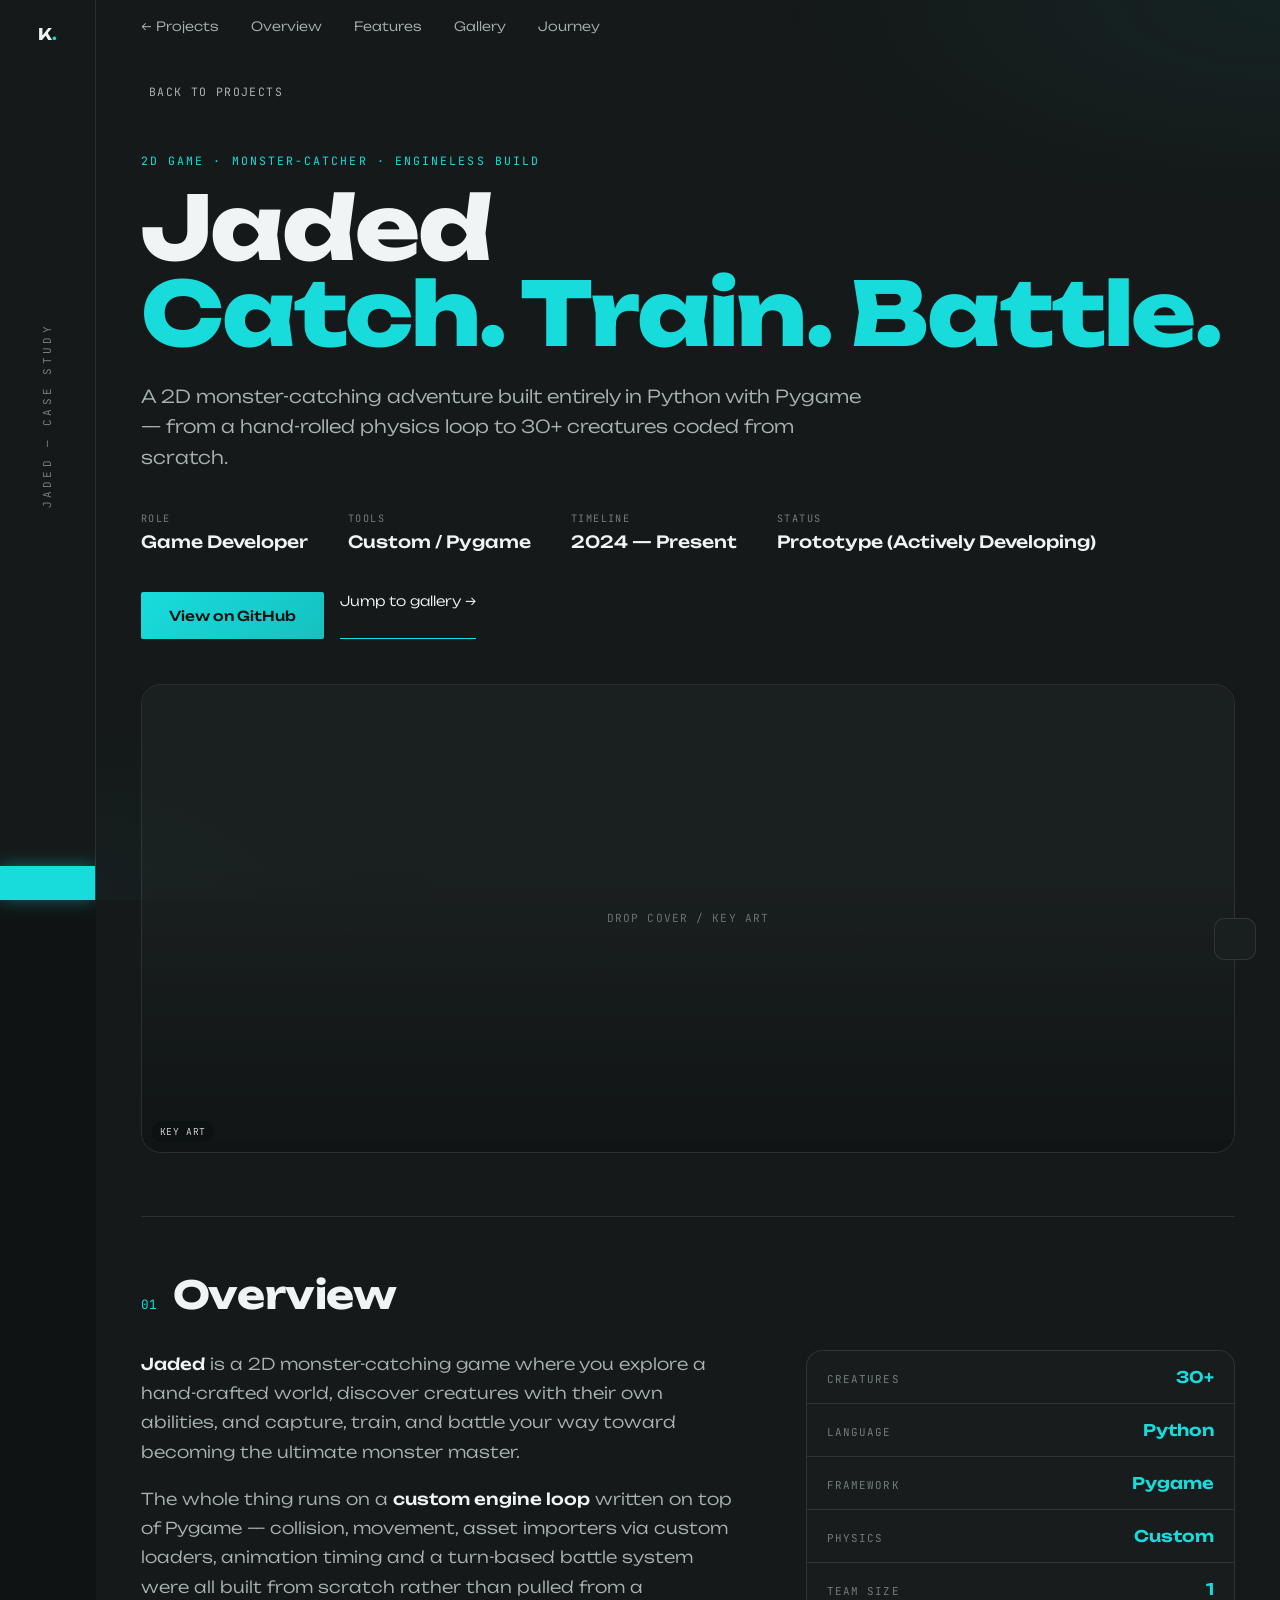
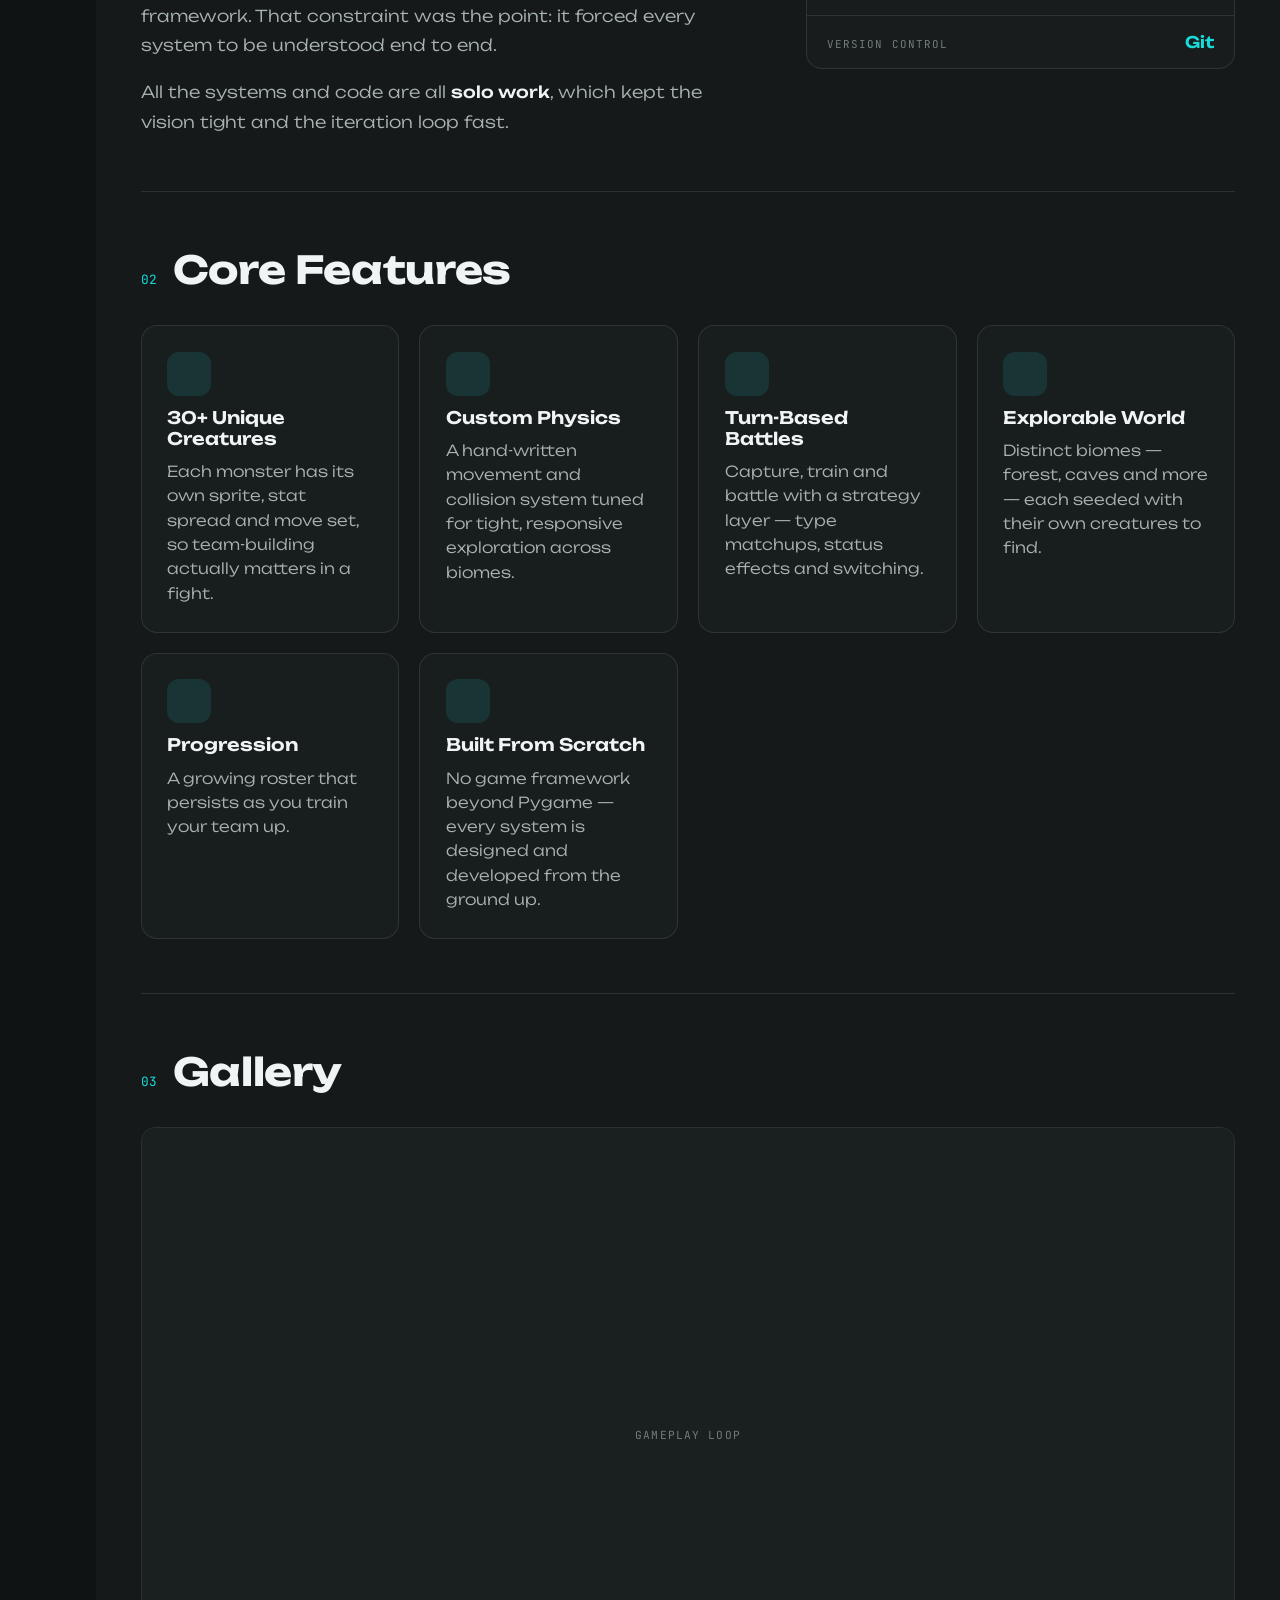
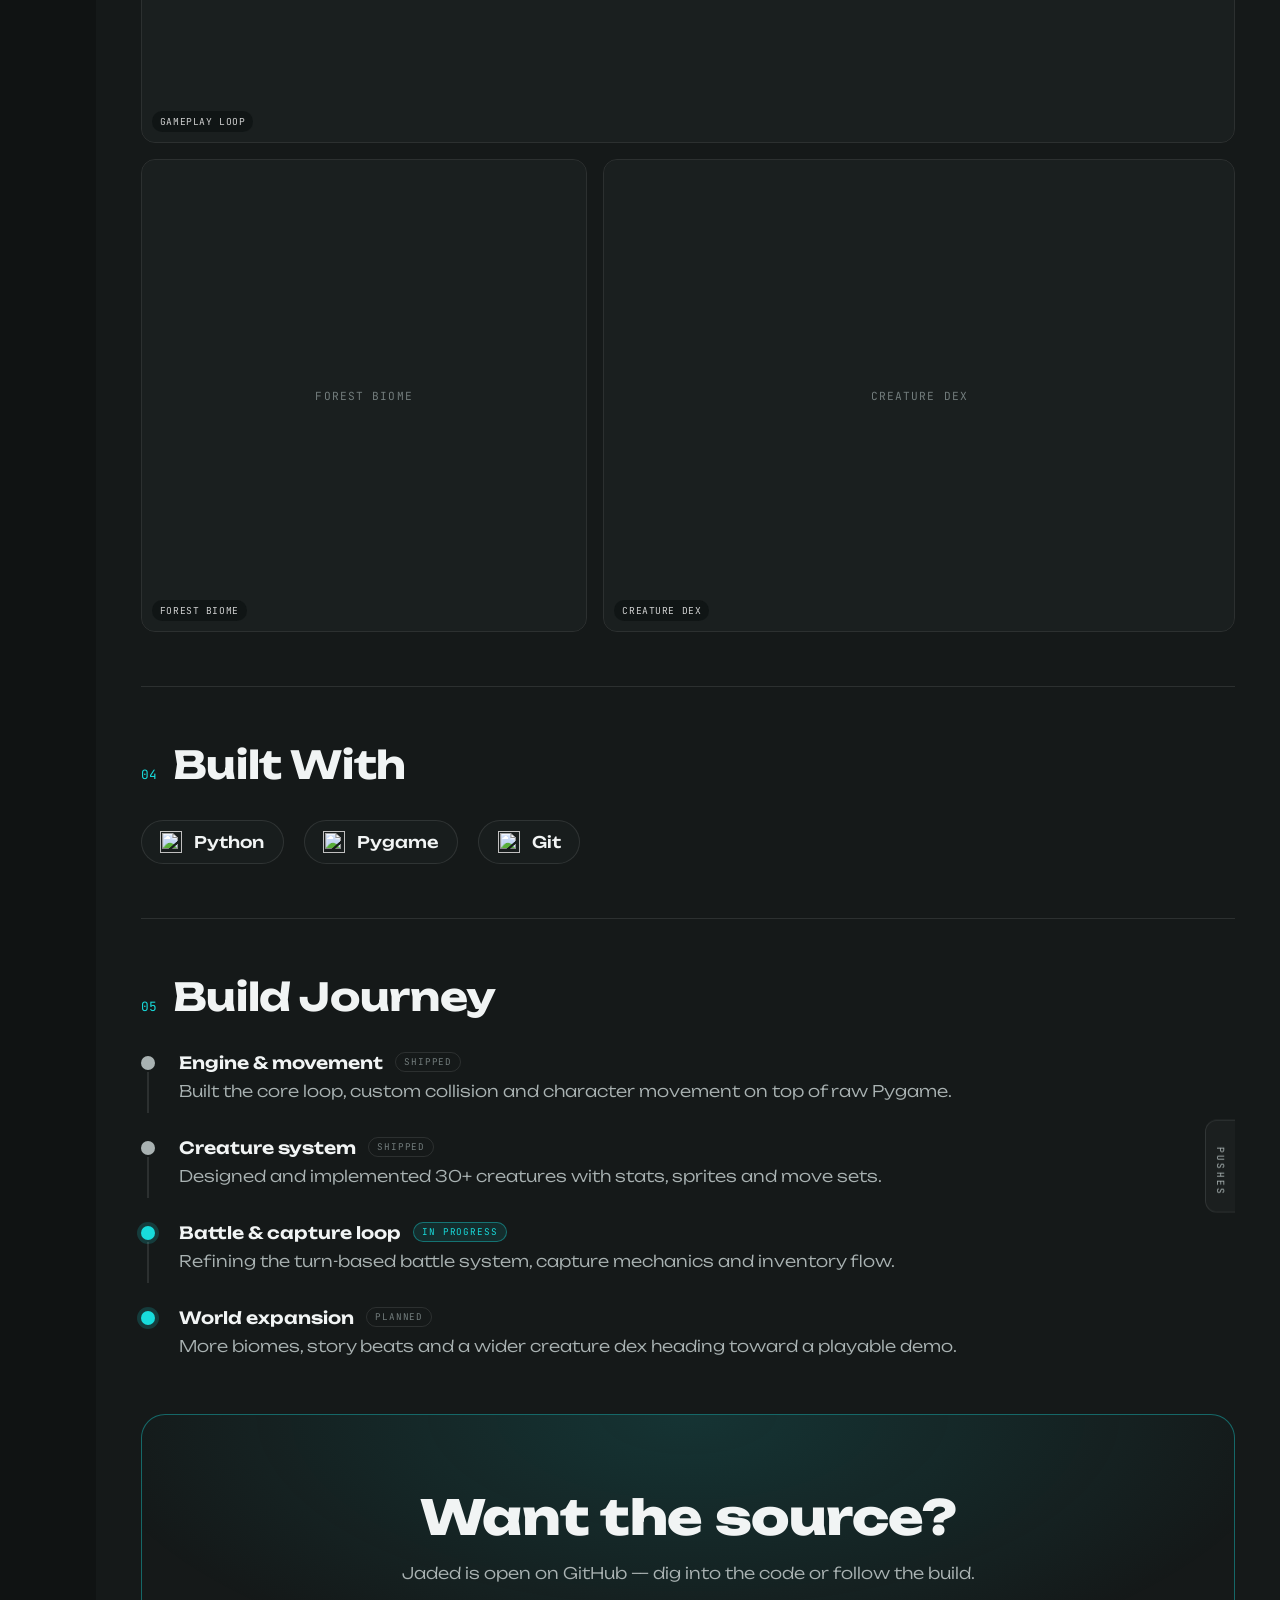
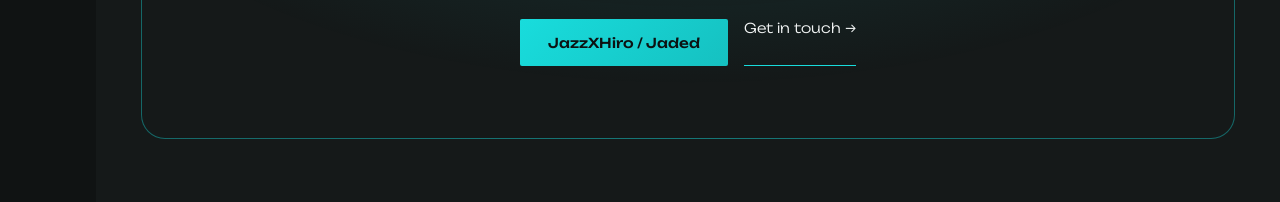
==== commit 9d596640: "push before the hosting" ====
--- a/project-jaded.html
+++ b/project-jaded.html
@@ -48,7 +48,7 @@
       display: grid; place-items: center; text-align: center; padding: 1rem;
       font: 400 .7rem var(--mono-font); letter-spacing: .1em; text-transform: uppercase; color: var(--dim);
     }
-    .pd-fill img{ position: relative; z-index: 1; width: 100%; height: 100%; object-fit: cover; display: block; }
+    .pd-fill img, .pd-fill video{ position: relative; z-index: 1; width: 100%; height: 100%; object-fit: cover; display: block; }
 
     /* SECTION shell */
     .pd-sec{ padding-block: clamp(2.5rem, 6vh, 4.5rem); border-top: 1px solid var(--line); }
@@ -77,11 +77,22 @@
     .pd-feature__d{ color: var(--muted); line-height: 1.6; font-weight: 300; font-size: .95rem; }
 
     /* GALLERY */
-    .pd-gallery{ display: grid; grid-template-columns: repeat(6, 1fr); gap: 1rem; margin-top: 2rem; }
-    .pd-shot{ position: relative; border-radius: 14px; overflow: hidden; border: 1.5px solid var(--line); }
-    .pd-shot--wide{ grid-column: span 4; aspect-ratio: 16/9; }
-    .pd-shot--tall{ grid-column: span 2; aspect-ratio: 3/4; }
-    .pd-shot--half{ grid-column: span 3; aspect-ratio: 16/10; }
+    /* 12-col track so frames can be sized to the SOURCE ratio of each shot.
+       Rows stretch, so the tallest tile in a row sets the height and its
+       neighbour only ever loses a few percent to object-fit: cover. */
+    .pd-gallery{ display: grid; grid-template-columns: repeat(12, 1fr); gap: 1rem; margin-top: 2rem; }
+    /* height:100% lets a tile fill the row its neighbour sized, so row bottoms
+       stay flush while each aspect-ratio still sets the natural row height */
+    .pd-shot{ position: relative; border-radius: 14px; overflow: hidden; border: 1.5px solid var(--line); width: 100%; height: 100%; }
+    /* hero — full bleed. The capture is 1276x746 including a 27px OS title bar;
+       the game area under it is 1276x719, i.e. 16:9. Anchoring to the bottom
+       makes object-fit: cover trim exactly that title bar off the top edge. */
+    .pd-shot--wide{ grid-column: span 12; aspect-ratio: 16/9; }
+    .pd-shot--wide video{ object-position: center bottom; }
+    /* landscape UI / screenshot — pairs beside a portrait */
+    .pd-shot--half{ grid-column: span 7; aspect-ratio: 4/3; }
+    /* portrait / map shot */
+    .pd-shot--tall{ grid-column: span 5; aspect-ratio: 1/1; }
     .pd-shot__cap{ position: absolute; left: 10px; bottom: 10px; z-index: 3; font: 400 .6rem var(--mono-font); letter-spacing: .06em; color: hsla(0,0%,100%,.8); background: hsla(var(--hue),17%,5%,.6); padding: 4px 8px; border-radius: 999px; backdrop-filter: blur(4px); pointer-events: none; }
 
     /* TECH */
@@ -186,12 +197,14 @@
 
     @media (max-width: 900px){
       .pd-split{ grid-template-columns: 1fr; }
-      .pd-gallery{ grid-template-columns: 1fr 1fr; }
-      .pd-shot--wide, .pd-shot--tall, .pd-shot--half{ grid-column: span 2; aspect-ratio: 16/10; }
+      /* stack: every shot keeps its own ratio instead of being cropped to a common one */
+      .pd-gallery{ grid-template-columns: 1fr; }
+      .pd-shot--wide{ grid-column: 1; aspect-ratio: 16/9; }
+      .pd-shot--half{ grid-column: 1; aspect-ratio: 4/3; }
+      .pd-shot--tall{ grid-column: 1; aspect-ratio: 9/10; width: 68%; justify-self: center; }
     }
     @media (max-width: 560px){
-      .pd-gallery{ grid-template-columns: 1fr; }
-      .pd-shot--wide, .pd-shot--tall, .pd-shot--half{ grid-column: span 1; }
+      .pd-shot--tall{ width: 85%; }
     }
   </style>
   <script>
@@ -247,17 +260,17 @@
 
         <!-- HERO -->
         <section class="pd-hero">
-          <p class="pd-hero__tag">2D GAME · MONSTER-CATCHER · SOLO BUILD</p>
+          <p class="pd-hero__tag">2D GAME · MONSTER-CATCHER · ENGINELESS BUILD</p>
           <h1 class="pd-hero__title">Jaded<br><em>Catch. Train. Battle.</em></h1>
-          <p class="pd-hero__lead">A 2D monster-catching adventure built entirely in Python with Pygame — from a hand-rolled physics loop to 30+ original creatures, all designed and coded by one person.</p>
+          <p class="pd-hero__lead">A 2D monster-catching adventure built entirely in Python with Pygame — from a hand-rolled physics loop to 30+ creatures coded from scratch.</p>
           <div class="pd-hero__meta">
-            <div class="pd-meta"><span class="pd-meta__k">Role</span><span class="pd-meta__v">Solo Developer</span></div>
-            <div class="pd-meta"><span class="pd-meta__k">Engine</span><span class="pd-meta__v">Custom / Pygame</span></div>
+            <div class="pd-meta"><span class="pd-meta__k">Role</span><span class="pd-meta__v">Game Developer</span></div>
+            <div class="pd-meta"><span class="pd-meta__k">Tools</span><span class="pd-meta__v">Custom / Pygame</span></div>
             <div class="pd-meta"><span class="pd-meta__k">Timeline</span><span class="pd-meta__v">2024 — Present</span></div>
-            <div class="pd-meta"><span class="pd-meta__k">Status</span><span class="pd-meta__v">In Development</span></div>
+            <div class="pd-meta"><span class="pd-meta__k">Status</span><span class="pd-meta__v">Prototype (Actively Developing)</span></div>
           </div>
           <div class="pd-hero__actions">
-            <a href="https://github.com/JazzXHiro/Jaded" target="_blank" class="btn">View on GitHub</a>
+            <a href="https://github.com/JazzXHiro/Jade" target="_blank" class="btn">View on GitHub</a>
             <a href="#gallery" class="textlink">Jump to gallery →</a>
           </div>
         </section>
@@ -268,7 +281,7 @@
           <div class="pd-fill" data-ph="Drop cover / key art">
             <img src="img/project-1.jpg" alt="Jaded key art" onerror="this.remove()">
           </div>
-          <span class="pd-shot__cap">KEY ART · TITLE SCREEN</span>
+          <span class="pd-shot__cap">KEY ART</span>
         </div>
 
         <!-- OVERVIEW -->
@@ -276,9 +289,9 @@
           <div class="pd-title-row"><span class="pd-num">01</span><h2 class="pd-h">Overview</h2><span class="pd-rule"></span></div>
           <div class="pd-split" style="margin-top:2rem">
             <div class="pd-prose">
-              <p><b>Jaded</b> is a 2D monster-catching game where you explore a hand-built world, discover creatures with their own abilities, and capture, train, and battle your way toward becoming the ultimate monster master.</p>
-              <p>The whole thing runs on a <b>custom engine loop</b> written on top of Pygame — collision, movement, animation timing and a turn-based battle system were all built from scratch rather than pulled from a framework. That constraint was the point: it forced every system to be understood end to end.</p>
-              <p>Art, creature design, systems and code are all <b>solo work</b>, which kept the vision tight and the iteration loop fast.</p>
+              <p><b>Jaded</b> is a 2D monster-catching game where you explore a hand-crafted world, discover creatures with their own abilities, and capture, train, and battle your way toward becoming the ultimate monster master.</p>
+              <p>The whole thing runs on a <b>custom engine loop</b> written on top of Pygame — collision, movement, asset importers via custom loaders, animation timing and a turn-based battle system were all built from scratch rather than pulled from a framework. That constraint was the point: it forced every system to be understood end to end.</p>
+              <p>All the systems and code are all <b>solo work</b>, which kept the vision tight and the iteration loop fast.</p>
             </div>
             <div class="pd-facts">
               <div class="pd-fact"><span class="pd-fact__k">Creatures</span><span class="pd-fact__v">30+</span></div>
@@ -317,13 +330,13 @@
             </div>
             <div class="pd-feature">
               <span class="pd-feature__ico"><i class="ri-archive-2-line"></i></span>
-              <h3 class="pd-feature__t">Inventory &amp; Progression</h3>
-              <p class="pd-feature__d">Items, capture tools and a growing roster that persists as you train your team up.</p>
+              <h3 class="pd-feature__t">Progression</h3>
+              <p class="pd-feature__d">A growing roster that persists as you train your team up.</p>
             </div>
             <div class="pd-feature">
               <span class="pd-feature__ico"><i class="ri-code-s-slash-line"></i></span>
               <h3 class="pd-feature__t">Built From Scratch</h3>
-              <p class="pd-feature__d">No game framework beyond Pygame — every system authored, debugged and owned solo.</p>
+              <p class="pd-feature__d">No game framework beyond Pygame — every system is designed and developed from the ground up.</p>
             </div>
           </div>
         </section>
@@ -333,27 +346,16 @@
           <div class="pd-title-row"><span class="pd-num">03</span><h2 class="pd-h">Gallery</h2><span class="pd-rule"></span></div>
           <div class="pd-gallery">
             <div class="pd-shot pd-shot--wide">
-              <div class="pd-fill" data-ph="Gameplay loop (gif)"><img src="img/jaded/gameplay.gif" alt="Gameplay loop" onerror="this.remove()"></div>
+              <div class="pd-fill" data-ph="Gameplay loop"><video src="img/gameplay.mp4"
+                     autoplay loop muted playsinline aria-label="Gameplay loop" onerror="this.remove()"></video></div>
               <span class="pd-shot__cap">GAMEPLAY LOOP</span>
             </div>
             <div class="pd-shot pd-shot--tall">
-              <div class="pd-fill" data-ph="Title screen"><img src="img/jaded/title.png" alt="Title screen" onerror="this.remove()"></div>
-              <span class="pd-shot__cap">TITLE SCREEN</span>
+              <div class="pd-fill" data-ph="Forest biome"><img src="img/forest.png" alt="Forest biome" onerror="this.remove()"></div>
+              <span class="pd-shot__cap">FOREST BIOME</span>
             </div>
             <div class="pd-shot pd-shot--half">
-              <div class="pd-fill" data-ph="Forest biome"><img src="img/jaded/forest.png" alt="Forest biome" onerror="this.remove()"></div>
-              <span class="pd-shot__cap">FOREST BIOME</span>
-            </div>
-            <div class="pd-shot pd-shot--half">
-              <div class="pd-fill" data-ph="Boss fight"><img src="img/jaded/boss.png" alt="Boss fight" onerror="this.remove()"></div>
-              <span class="pd-shot__cap">BOSS FIGHT</span>
-            </div>
-            <div class="pd-shot pd-shot--wide">
-              <div class="pd-fill" data-ph="Inventory UI"><img src="img/jaded/inventory.png" alt="Inventory UI" onerror="this.remove()"></div>
-              <span class="pd-shot__cap">INVENTORY UI</span>
-            </div>
-            <div class="pd-shot pd-shot--tall">
-              <div class="pd-fill" data-ph="Drop a screenshot"></div>
+              <div class="pd-fill" data-ph="Creature dex"><img src="img/datadex.png" alt="Creature dex UI" onerror="this.remove()"></div>
               <span class="pd-shot__cap">CREATURE DEX</span>
             </div>
           </div>
--- a/css/styles.css
+++ b/css/styles.css
@@ -1101,6 +1101,11 @@
   background-image: repeating-linear-gradient(45deg, transparent 0 11px, hsla(var(--hue), 60%,60%, .05) 11px 22px);
 }
 .pm__tile img, .pm__tile video{ width: 100%; height: 100%; object-fit: cover; }
+/* The Jaded capture is 1276x746 including a 27px OS title bar (game area is
+   1276x719). Tiles are narrower than the source, so object-fit crops the sides
+   and leaves the bar showing — overflow the tile by that 3.76% and anchor to
+   the bottom so the tile's overflow:hidden clips it off the top. */
+.pm__tile video[src$="gameplay.mp4"]{ height: 103.76%; align-self: end; }
 .pm__tile.is-active{ box-shadow: 0 0 0 2px var(--first-color), 0 18px 50px hsla(var(--hue), 80%, 48%, .5); }
 .pm__tile:not(.is-active){ filter: brightness(.55) saturate(.45); cursor: pointer;}
 
